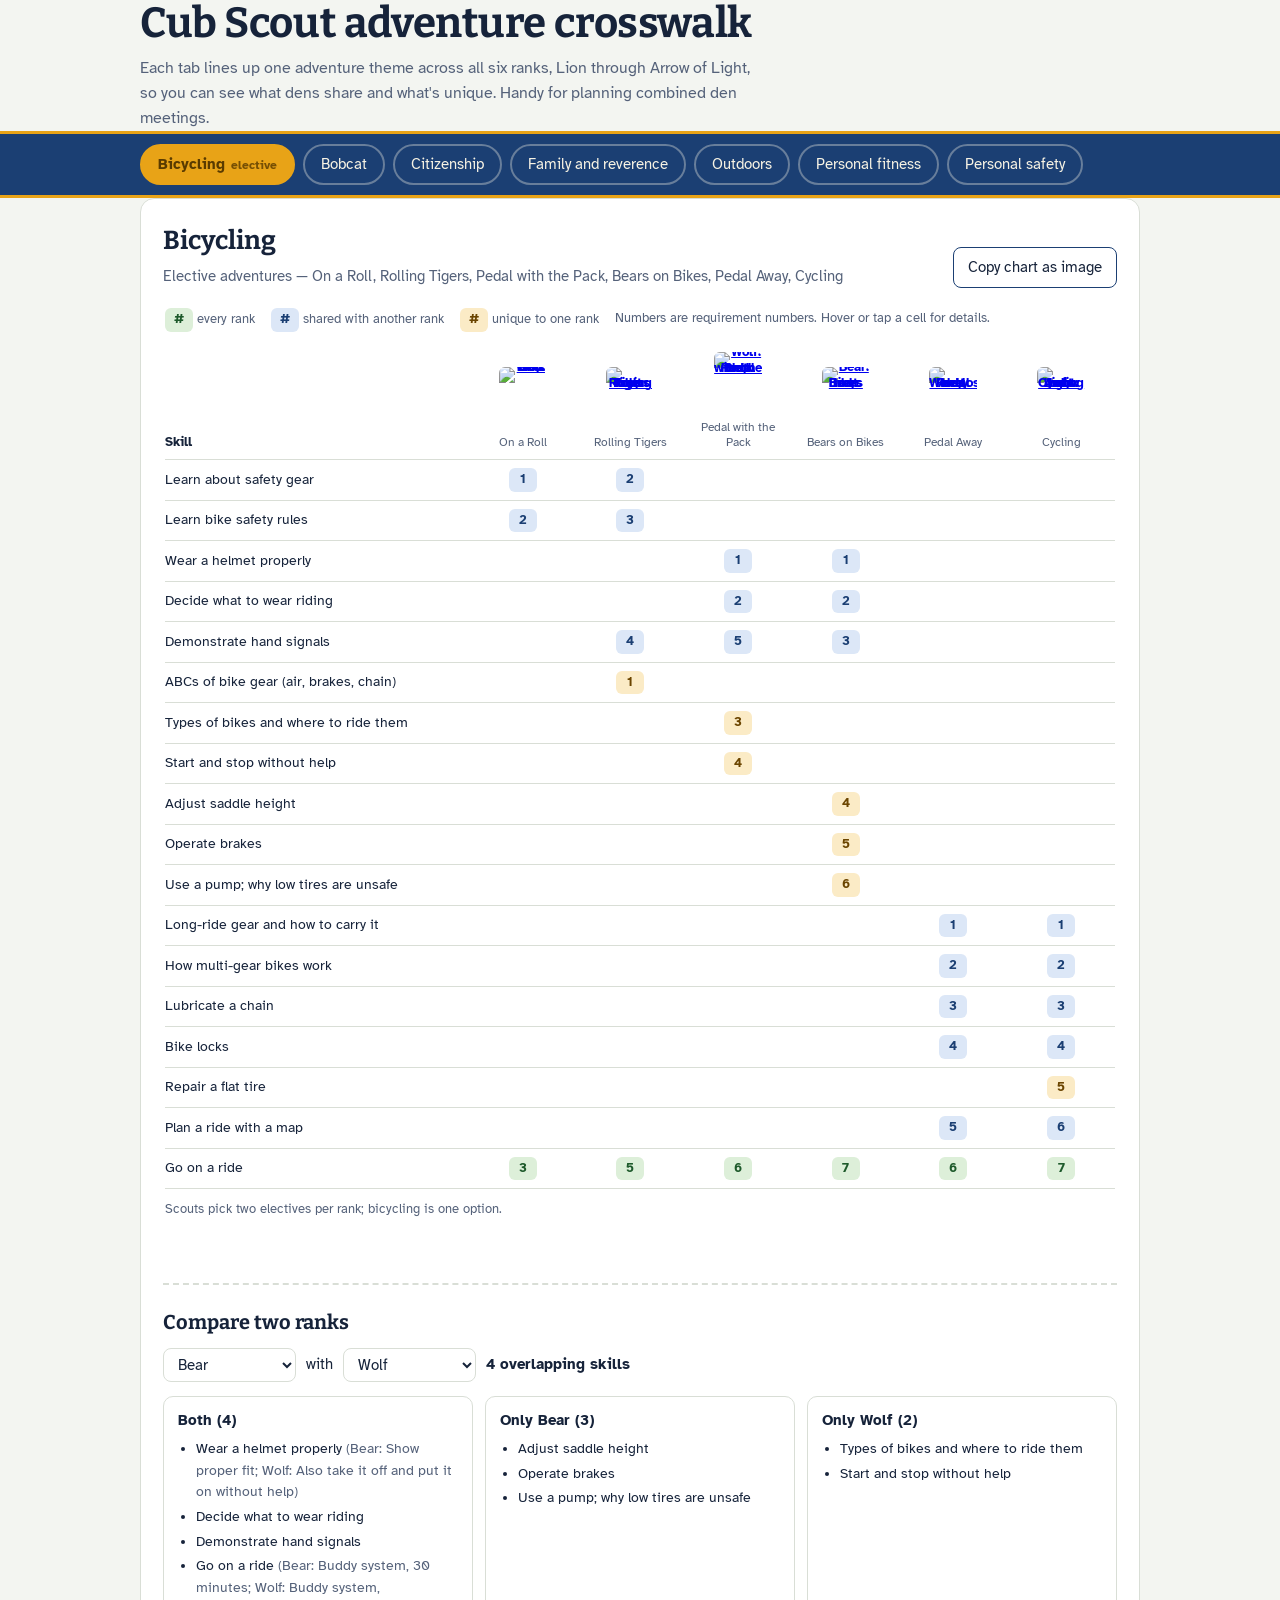
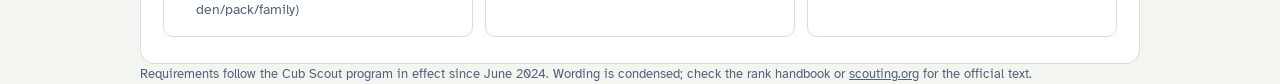
==== adventure-crosswalk/index.html @ b8831488 "Crosswalk: belt-loop images as rank headers, link to real scouting.org adventure pages Co-Authored-B" ====
<!DOCTYPE html>
<html lang="en">
<head>
<meta charset="utf-8">
<meta name="viewport" content="width=device-width, initial-scale=1, viewport-fit=cover">
<title>Cub Scout adventure crosswalk</title>
<link rel="icon" href="../favicon.svg" type="image/svg+xml">
<link rel="icon" href="../favicon.ico" sizes="48x48">
<link rel="apple-touch-icon" href="../apple-touch-icon.png">
<link rel="preconnect" href="https://fonts.googleapis.com">
<link rel="preconnect" href="https://fonts.gstatic.com" crossorigin>
<link href="https://fonts.googleapis.com/css2?family=Bitter:wght@500;700&family=Atkinson+Hyperlegible:wght@400;700&display=swap" rel="stylesheet">
<style>
:root{
  color-scheme: light;
  --bg:#F3F5F1; --panel:#FFFFFF; --ink:#16233A; --muted:#55627A; --line:#D9DED6;
  --strap:#1B3F73; --strap-ink:#F7F3E4; --gold:#E8A317; --gold-ink:#5A3B00;
  --all-bg:#DDEFD9; --all-ink:#1E5A2B; --sh-bg:#DCE7F7; --sh-ink:#1B3F73; --un-bg:#FBEBC6; --un-ink:#6B4500;
  --focus:#E8A317;
  box-sizing:border-box;
  padding-top:env(safe-area-inset-top,0px); padding-bottom:env(safe-area-inset-bottom,0px);
}
@media (prefers-color-scheme: dark){
  :root:not([data-theme="light"]){
    color-scheme: dark;
    --bg:#0F1726; --panel:#16213A; --ink:#EEF1F6; --muted:#A8B3C7; --line:#2A3654;
    --strap:#0A2448; --strap-ink:#F7F3E4; --gold:#F0B437; --gold-ink:#2B1C00;
    --all-bg:#1F4A2A; --all-ink:#CDEBD1; --sh-bg:#1F3866; --sh-ink:#D3E1F7; --un-bg:#5A3E07; --un-ink:#FBE3A6;
  }
}
:root[data-theme="dark"]{
  color-scheme: dark;
  --bg:#0F1726; --panel:#16213A; --ink:#EEF1F6; --muted:#A8B3C7; --line:#2A3654;
  --strap:#0A2448; --strap-ink:#F7F3E4; --gold:#F0B437; --gold-ink:#2B1C00;
  --all-bg:#1F4A2A; --all-ink:#CDEBD1; --sh-bg:#1F3866; --sh-ink:#D3E1F7; --un-bg:#5A3E07; --un-ink:#FBE3A6;
}
*,*::before,*::after{box-sizing:inherit}
html{scroll-padding-top:env(safe-area-inset-top,0px)}
body{margin:0;background:var(--bg);color:var(--ink);font-family:"Atkinson Hyperlegible",system-ui,-apple-system,"Segoe UI",sans-serif;font-size:16px;line-height:1.55}
body::before{content:"";position:fixed;inset:0 0 auto;height:env(safe-area-inset-top,0px);z-index:10;background:var(--strap)}
.wrap{max-width:1040px;margin:0 auto;padding:0 20px}
header{padding:40px 0 22px}
h1{font-family:Bitter,Georgia,serif;font-weight:700;font-size:clamp(28px,4.4vw,42px);line-height:1.1;margin:0 0 10px;letter-spacing:-0.01em}
.lede{color:var(--muted);max-width:62ch;margin:0}
.strap{position:sticky;top:env(safe-area-inset-top,0px);z-index:5;background:var(--strap);border-top:3px solid var(--gold);border-bottom:3px solid var(--gold)}
.loops{display:flex;gap:8px;overflow-x:auto;padding:10px 20px;max-width:1040px;margin:0 auto;scrollbar-width:thin}
.loop{flex:0 0 auto;font:inherit;font-size:15px;color:var(--strap-ink);background:transparent;border:2px solid rgba(247,243,228,.35);border-radius:999px;padding:7px 16px;cursor:pointer;white-space:nowrap}
.loop:hover{border-color:var(--strap-ink)}
.loop[aria-selected="true"]{background:var(--gold);border-color:var(--gold);color:var(--gold-ink);font-weight:700}
.loop .kind{font-size:12px;opacity:.8;margin-left:6px}
button:focus-visible,select:focus-visible{outline:3px solid var(--focus);outline-offset:2px}
main{padding:28px 0 48px}
.panel{background:var(--panel);border:1px solid var(--line);border-radius:14px;padding:22px 22px 26px}
.ph{display:flex;flex-wrap:wrap;align-items:flex-end;justify-content:space-between;gap:12px;margin-bottom:6px}
h2{font-family:Bitter,Georgia,serif;font-weight:700;font-size:26px;margin:0}
.sub{color:var(--muted);margin:4px 0 0;font-size:15px}
.btn{font:inherit;font-size:15px;background:var(--panel);color:var(--ink);border:1.5px solid var(--strap);border-radius:8px;padding:8px 14px;cursor:pointer}
.btn:hover{background:var(--sh-bg)}
.cap{background:var(--panel);padding:14px 2px 6px}
.cap-title{display:none;font-family:Bitter,Georgia,serif;font-weight:700;font-size:20px;margin:0 0 8px}
.legend{display:flex;flex-wrap:wrap;gap:6px 16px;font-size:13px;color:var(--muted);margin:0 0 12px}
.c{display:inline-block;min-width:28px;padding:2px 7px;border-radius:6px;font-size:13px;font-weight:700;text-align:center;line-height:1.5}
a.c{text-decoration:none}
.loopimg{display:inline-block;line-height:0;border-radius:6px}
.loopimg img{width:48px;height:auto;border-radius:6px;display:block;margin:0 auto 4px}
.loopimg:hover img{outline:2px solid var(--strap)}
.loopimg:focus-visible{outline:3px solid var(--strap);outline-offset:2px}
a.c:hover{text-decoration:underline;filter:brightness(.95)}
a.c:focus-visible{outline:3px solid var(--strap);outline-offset:2px}
.al{background:var(--all-bg);color:var(--all-ink)}
.sh{background:var(--sh-bg);color:var(--sh-ink)}
.un{background:var(--un-bg);color:var(--un-ink)}
.scroll{overflow-x:auto}
table{width:100%;min-width:720px;border-collapse:collapse;table-layout:fixed;font-size:14px}
th,td{border-bottom:1px solid var(--line);padding:8px 4px;text-align:center;vertical-align:middle}
thead th{font-weight:700;font-size:13px;vertical-align:bottom;line-height:1.3}
thead th .adv{display:block;font-weight:400;color:var(--muted);font-size:12px}
th.sk,td.sk{text-align:left;padding-left:0}
td.sk{font-size:14px}
.foot{font-size:13px;color:var(--muted);margin:10px 0 0}
.compare{margin-top:30px;padding-top:22px;border-top:2px dashed var(--line)}
.compare h3{font-family:Bitter,Georgia,serif;font-size:20px;margin:0 0 10px}
.pick{display:flex;flex-wrap:wrap;align-items:center;gap:10px;margin-bottom:14px;font-size:15px}
select{font:inherit;font-size:15px;color:var(--ink);background:var(--panel);border:1.5px solid var(--line);border-radius:8px;padding:6px 10px}
.ov{font-weight:700}
.cols{display:grid;grid-template-columns:repeat(auto-fit,minmax(220px,1fr));gap:12px}
.col{border:1px solid var(--line);border-radius:10px;padding:12px 14px}
.col h4{margin:0 0 6px;font-size:15px}
.col ul{margin:0;padding-left:18px;font-size:14px}
.col li{margin:3px 0}
.note{color:var(--muted)}
.shot{margin-top:14px;border:1px solid var(--line);border-radius:10px;padding:12px}
.shot img{max-width:100%;height:auto;display:block;margin-top:8px;border:1px solid var(--line)}
.status{font-size:14px;color:var(--muted);min-height:1.4em;margin:8px 0 0}
footer{color:var(--muted);font-size:13px;padding:0 0 36px}
footer a{color:inherit}
@media (max-width:560px){.panel{padding:16px 14px 20px}h2{font-size:22px}}
</style>
</head>
<body>
<header class="wrap">
  <h1>Cub Scout adventure crosswalk</h1>
  <p class="lede">Each tab lines up one adventure theme across all six ranks, Lion through Arrow of Light, so you can see what dens share and what's unique. Handy for planning combined den meetings.</p>
</header>
<nav class="strap" aria-label="Adventure themes"><div class="loops" role="tablist" id="tabs"></div></nav>
<main class="wrap">
  <section class="panel" role="tabpanel" id="panel" aria-live="polite">
    <div class="ph">
      <div><h2 id="title"></h2><p class="sub" id="sub"></p></div>
      <button class="btn" id="copy" type="button">Copy chart as image</button>
    </div>
    <div class="cap" id="cap">
      <p class="cap-title" id="capTitle"></p>
      <div class="legend">
        <span><span class="c al">#</span> every rank</span>
        <span><span class="c sh">#</span> shared with another rank</span>
        <span><span class="c un">#</span> unique to one rank</span>
        <span>Numbers are requirement numbers. Hover or tap a cell for details.</span>
      </div>
      <div class="scroll"><table><colgroup><col style="width:32%"><col><col><col><col><col><col></colgroup>
        <thead><tr id="head"></tr></thead><tbody id="body"></tbody></table></div>
      <p class="foot" id="foot"></p>
    </div>
    <p class="status" id="status" role="status"></p>
    <div id="shotBox"></div>
    <div class="compare">
      <h3>Compare two ranks</h3>
      <div class="pick"><select id="a" aria-label="First rank"></select><span>with</span><select id="b" aria-label="Second rank"></select><span class="ov" id="ov"></span></div>
      <div class="cols">
        <div class="col"><h4 id="hb"></h4><ul id="lb"></ul></div>
        <div class="col"><h4 id="ha"></h4><ul id="la"></ul></div>
        <div class="col"><h4 id="hc"></h4><ul id="lc"></ul></div>
      </div>
    </div>
  </section>
</main>
<footer class="wrap">Requirements follow the Cub Scout program in effect since June 2024. Wording is condensed; check the rank handbook or <a href="https://www.scouting.org/programs/cub-scouts/adventures/">scouting.org</a> for the official text.</footer>

<script src="https://cdnjs.cloudflare.com/ajax/libs/html2canvas/1.4.1/html2canvas.min.js"></script>
<script>
const R=['L','T','W','B','We','A'];
const N={L:'Lion',T:'Tiger',W:'Wolf',B:'Bear',We:'Webelos',A:'Arrow of Light'};
const NS={L:'Lion',T:'Tiger',W:'Wolf',B:'Bear',We:'Webelos',A:'AOL'};
const SITE='https://www.scouting.org/';
// Adventure page slug and belt-loop image (under /wp-content/uploads/) for each theme and rank, as listed on scouting.org's rank pages.
const LOOPS={"bicycling":{"L":["on-a-roll","2024/01/2023_2024_loops_pins_On_a_Roll.jpg"],
  "T":["rolling-tigers","2024/01/2023_2024_loops_pins_Rolling_Tigers.jpg"],
  "W":["pedal-with-the-pack","2023/11/2023_2024_loops_pins_Pedal_With_the_Pack.jpg"],
  "B":["bears-on-bikes","2024/01/2023_2024_loops_pins_Bears_on_Bikes.jpg"],
  "We":["pedal-away","2024/01/2023_2024_loops_pins_Pedal_Away.jpg"],
  "A":["cycling","2024/05/2023_2024_loops_pins_Cycling.jpg"]},"bobcat":{"L":["bobcat-lion","2024/01/2023_2024_loops_pins_Lion_Bobcat.jpg"],
  "T":["bobcat-tiger","2024/04/2023_2024_loops_pins_Tiger-Bobcat.jpg"],
  "W":["bobcat-wolf","2024/04/2023_2024_loops_pins_Wolf_Bobcat.jpg"],
  "B":["bobcat-bear","2024/01/2023_2024_loops_pins_Bear_Bobcat-1.jpg"],
  "We":["bobcat-webelos","2024/01/2023_2024_loops_pins_Webelos_Bobcat_edit.jpg"],
  "A":["bobcat-aol","elementor/thumbs/2023_2024_loops_pins_AOL_Bobcat_edit-qmlxef4p8shftrpsfwntmdksdipw5oyo6k3e2xhxs0.jpg"]},"citizenship":{"L":["king-of-the-jungle","2024/01/2023_2024_loops_pins_King_of_The_Jungle.jpg"],
  "T":["team-tiger","2024/04/2023_2024_loops_pins_Team_Tiger.jpg"],
  "W":["council-fire","2024/04/2023_2024_loops_pins_Council_Fire.jpg"],
  "B":["paws-for-action","2024/01/2023_2024_loops_pins_Paws_For_Action.jpg"],
  "We":["my-community","2024/01/2023_2024_loops_pins_My_Community.jpg"],
  "A":["citizenship","2024/04/2023_2024_loops_pins_Citizenship.jpg"]},"family":{"L":["lions-pride","2024/01/2023_2024_loops_pins_Lions_Pride.jpg"],
  "T":["tiger-circles","2024/04/2023_2024_loops_pins_Tiger_Circles.jpg"],
  "W":["footsteps","2024/04/2023_2024_loops_pins_Footsteps.jpg"],
  "B":["fellowship","2024/02/2023_2024_loops_pins_Fellowship.jpg"],
  "We":["my-family","2024/01/2023_2024_loops_pins_My_Family.jpg"],
  "A":["duty-to-god","2024/04/2023_2024_loops_pins_AOL_Duty_to_God.jpg"]},"outdoors":{"L":["mountain-lion","2024/01/2023_2024_loops_pins_Mountain_Lion.jpg"],
  "T":["tigers-in-the-wild","2024/04/2023_2024_loops_pins_Tigers_in_the_Wild.jpg"],
  "W":["paws-on-the-path","2024/04/2023_2024_loops_pins_Paws_on_the_Path.jpg"],
  "B":["bear-habitat","2024/02/2023_2024_loops_pins_Bear_Habitat.jpg"],
  "We":["webelos-walkabout","2024/01/2023_2024_loops_pins_Webelos_Walkabout.jpg"],
  "A":["outdoor-adventurer","2024/04/2023_2024_loops_pins_AOL_Outdoor_Adventurer.jpg"]},"fitness":{"L":["fun-on-the-run","2024/01/2023_2024_loops_pins_Fun_On_The_Run.jpg"],
  "T":["tiger-bites","2024/04/2023_2024_loops_pins_Tiger_Bites.jpg"],
  "W":["running-with-the-pack","2024/04/2023_2024_loops_pins_Running_With_the_Pack.jpg"],
  "B":["bear-strong","2024/02/2023_2024_loops_pins_Bear_Strong.jpg"],
  "We":["stronger-faster-higher","2024/01/2023_2024_loops_pins_Stronger_Faster_Higher.jpg"],
  "A":["personal-fitness","2024/04/2023_2024_loops_pins_Personal_Fitness.jpg"]},"safety":{"L":["lions-roar","2024/01/2023_2024_loops_pins_Lions_Roar.jpg"],
  "T":["tigers-roar","2024/04/2023_2024_loops_pins_Tigers-Roar.jpg"],
  "W":["safety-in-numbers","2024/04/2023_2024_loops_pins_Safety_in_Numbers.jpg"],
  "B":["standing-tall","2024/01/2023_2024_loops_pins_Standing_Tall.jpg"],
  "We":["my-safety","2024/02/2023_2024_loops_pins_My_Safety.jpg"],
  "A":["first-aid","2024/04/2023_2024_loops_pins_First_Aid.jpg"]}};
const advUrl=(t,r)=>SITE+'cub-scout-adventures/'+LOOPS[t.id][r][0]+'/';
const loopImg=(t,r)=>SITE+'wp-content/uploads/'+LOOPS[t.id][r][1];
const THEMES=[
{id:'bicycling',name:'Bicycling',kind:'Elective',
 adv:{L:'On a Roll',T:'Rolling Tigers',W:'Pedal with the Pack',B:'Bears on Bikes',We:'Pedal Away',A:'Cycling'},
 rows:[
 ['Learn about safety gear',{L:['1','With den or adult partner'],T:['2','With den or adult partner']}],
 ['Learn bike safety rules',{L:['2','With den or adult partner'],T:['3','With den or adult partner']}],
 ['Wear a helmet properly',{W:['1','Also take it off and put it on without help'],B:['1','Show proper fit']}],
 ['Decide what to wear riding',{W:['2',''],B:['2','']}],
 ['Demonstrate hand signals',{T:['4','With den or adult partner'],W:['5',''],B:['3','']}],
 ['ABCs of bike gear (air, brakes, chain)',{T:['1','']}],
 ['Types of bikes and where to ride them',{W:['3','']}],
 ['Start and stop without help',{W:['4','']}],
 ['Adjust saddle height',{B:['4','']}],
 ['Operate brakes',{B:['5','']}],
 ['Use a pump; why low tires are unsafe',{B:['6','']}],
 ['Long-ride gear and how to carry it',{We:['1',''],A:['1','']}],
 ['How multi-gear bikes work',{We:['2',''],A:['2','']}],
 ['Lubricate a chain',{We:['3','Practice'],A:['3','Show how']}],
 ['Bike locks',{We:['4','Pick one; lock, unlock, secure, and carry it'],A:['4','Lock, unlock, secure, and carry it']}],
 ['Repair a flat tire',{A:['5','']}],
 ['Plan a ride with a map',{We:['5','At least 5 miles'],A:['6','At least 10 miles']}],
 ['Go on a ride',{L:['3','With adult partner or family'],T:['5','Ride, or begin learning to ride'],W:['6','Buddy system, den/pack/family'],B:['7','Buddy system, 30 minutes'],We:['6','Buddy system, 5+ miles'],A:['7','Buddy system, 10+ miles']}]
 ],foot:'Scouts pick two electives per rank; bicycling is one option.'},
{id:'bobcat',name:'Bobcat',kind:'Required',
 adv:{L:'Bobcat',T:'Bobcat',W:'Bobcat',B:'Bobcat',We:'Bobcat',A:'Bobcat'},
 rows:[
 ['Get to know your den or patrol',{L:['1',''],T:['1',''],W:['1',''],B:['1',''],We:['1',''],A:['2','Patrol']}],
 ['Have the Scout Law read to you',{L:['2','Show being friendly'],T:['3','Show being trustworthy, helpful, or friendly']}],
 ['Recite the Scout Oath (and Law)',{T:['2','Oath only'],W:['2','Oath and Law'],B:['2','Oath and Law'],We:['2','Oath and Law'],A:['3','Oath and Law, with patrol']}],
 ['Learn about the Scout Oath (three points)',{W:['3','']}],
 ['Learn about the Scout Law',{B:['3',''],We:['3','']}],
 ['Create a den or patrol Code of Conduct',{W:['4',''],B:['4',''],We:['4',''],A:['4','Patrol']}],
 ['Learn the denner role',{W:['5','']}],
 ['Sign, salute, and handshake',{T:['4','Cub Scout'],W:['6','Cub Scout'],B:['5','Cub Scout'],We:['5','Cub Scout'],A:['5','Scouts BSA versions']}],
 ['Share a time you did your best',{L:['3',''],T:['5',''],W:['7','Also explain why it matters'],B:['6',''],We:['6','']}],
 ['Patrol method: name and patrol leader',{A:['1','']}],
 ['Learn the Scouts BSA slogan and motto',{A:['6','']}],
 ['Visit a Scouts BSA troop',{A:['7','']}],
 ['Protecting children booklet at home',{L:['4',''],T:['6',''],W:['8',''],B:['7',''],We:['7',''],A:['8','']}]
 ],foot:'Bobcat is designed to be the first adventure each year.'},
{id:'citizenship',name:'Citizenship',kind:'Required',
 adv:{L:'King of the Jungle',T:'Team Tiger',W:'Council Fire',B:'Paws for Action',We:'My Community',A:'Citizenship'},
 rows:[
 ['Draw the people you live with',{L:['1','']}],
 ['Choose and do a helpful job',{L:['2','For your family'],T:['2','For your team']}],
 ['Talk with an older adult about citizenship',{L:['3','']}],
 ['Rules and teamwork through games',{T:['1, 3','A game with rules; a two-team game']}],
 ['U.S. flag care, folding, and ceremony',{W:['1','Fold the flag; join a flag ceremony'],B:['1','History, raising, lowering, folding, etiquette']}],
 ['Scout Law and being a good neighbor',{W:['2','']}],
 ['Build model home and neighborhood',{W:['3–5','']}],
 ['U.S. symbols craft',{B:['2','']}],
 ['Learn about a nonprofit',{B:['3','Mission, funding, volunteers']}],
 ['Voting types and an elected official',{We:['1–2','Majority vs. plurality; interview an official']}],
 ['Federal law timeline and three branches',{We:['3','']}],
 ['Plan a service project with the SAFE Checklist',{A:['1','']}],
 ['Participate in a service project',{L:['4',''],T:['4',''],W:['6','Explain how it helps your neighborhood'],B:['4',''],We:['4',''],A:['2','At least 2 hours total']}]
 ],foot:''},
{id:'family',name:'Family and reverence',kind:'Required',
 adv:{L:"Lion's Pride",T:'Tiger Circles',W:'Footsteps',B:'Fellowship',We:'My Family',A:'Duty to God'},
 rows:[
 ['Talk about family faith traditions',{L:['1','Draw a favorite holiday'],T:['1','Name 3 holidays; draw one'],W:['1','Name 3; craft, art, or food'],B:['1','Name 3; craft, art, or food'],We:['1','Name 3; craft or art'],A:['1','Name 3; craft, art, or food']}],
 ['Attend a service or reverence gathering',{L:['2',''],T:['2',''],W:['2',''],B:['2',''],We:['2','']}],
 ['Make a cheerful card for someone you love',{L:['3','']}],
 ['Carry out an act of kindness',{T:['3',''],W:['3',''],B:['3',''],We:['3',''],A:['2','']}],
 ['Compare a different faith with your own',{W:['4','Two things in common'],B:['4','Two things in common'],A:['3','Two things in common']}],
 ['Discuss truthfulness (The Boy Who Cried Wolf)',{We:['4','']}],
 ['Discuss what it means to be reverent',{A:['4','']}]
 ],foot:'Every rank can earn this adventure through a religious emblem instead of these requirements.'},
{id:'outdoors',name:'Outdoors',kind:'Required',
 adv:{L:'Mountain Lion',T:'Tigers in the Wild',W:'Paws on the Path',B:'Bear Habitat',We:'Webelos Walkabout',A:'Outdoor Adventurer'},
 rows:[
 ['Six Essentials (Scout Basic Essentials for AOL)',{L:['1',''],T:['1',''],W:['1',''],B:['1','Gather for the walk'],We:['1','Gather for the walk'],A:['1','Scout Basic Essentials']}],
 ['Weather-appropriate clothes and shoes',{W:['3',''],B:['1',''],We:['1','']}],
 ['Learn the buddy system',{W:['2','']}],
 ['Outdoor Code and Leave No Trace',{T:['2','Outdoor Code'],W:['4',''],B:['3–9','One principle at a time, then practice on the walk'],We:['6','Practice on the walk'],A:['8','Discuss after the campout']}],
 ['Natural vs. man-made things',{L:['2',''],T:['3','']}],
 ['Animals, domestic and wild',{L:['4',''],T:['4','Also draw a favorite'],W:['6','Describe four'],B:['7','Spot six signs of wildlife']}],
 ['Describe what S.A.W. means',{L:['3','']}],
 ['Find a helpful tree',{T:['5','']}],
 ['Use a map for the route or campsite',{B:['2','Confirm 1-mile route'],We:['2','Plan 2-mile route'],A:['4','Locate the campsite']}],
 ['Check the weather forecast',{We:['3','']}],
 ['Apply the SAFE Checklist',{We:['4',''],A:['3','']}],
 ['First aid for trail problems',{We:['5','Blister, sprain, sunburn, heat illness']}],
 ['Overnight gear and how to carry it',{A:['2','']}],
 ['Set up a campsite with your patrol',{A:['6','']}],
 ['Keep food safe at camp',{A:['7','']}],
 ['Go outside: walk or campout',{L:['2','20-minute walk'],T:['3','20-minute walk'],W:['5','30-minute walk'],B:['9','1-mile walk'],We:['6','2-mile walk'],A:['5','Campout with patrol or troop']}],
 ['Debrief what went well',{We:['7',''],A:['8','']}]
 ],foot:''},
{id:'fitness',name:'Personal fitness',kind:'Required',
 adv:{L:'Fun on the Run',T:'Tiger Bites',W:'Running with the Pack',B:'Bear Strong',We:'Stronger, Faster, Higher',A:'Personal Fitness'},
 rows:[
 ['Nutrition',{L:['1','Five food groups'],T:['1','Five food groups'],W:['1','Taste three different-colored foods'],B:['1','Sample three food groups'],We:['1','Plan, cook, and eat a balanced meal'],A:['1','Plan and cook a camp meal']}],
 ['Hygiene',{L:['2','Handwashing'],T:['2','Handwashing'],W:['2','Brushing teeth']}],
 ['Be active with others',{L:['3','20 minutes'],T:['3','30 minutes'],W:['3','30 minutes, stretch and move'],B:['2','30 minutes, stretch and move'],We:['2','30 minutes, stretch and move'],A:['3','30 minutes, with patrol or a younger den']}],
 ['Personal exercises',{W:['4','10 minutes'],B:['3','15 minutes'],We:['3','15 minutes']}],
 ['Rest, sleep, and relaxation',{L:['4','Ways to rest'],T:['4','Ways to sleep'],W:['5','10-minute relaxing activity'],B:['4','10-minute relaxing activity'],We:['4','10-minute relaxing activity']}],
 ['Review the Annual Health and Medical Record',{W:['6',''],B:['5',''],We:['5',''],A:['4','']}],
 ['Track activity for 14 days',{A:['2','Also reflect on being physically fit']}]
 ],foot:''},
{id:'safety',name:'Personal safety',kind:'Required',
 adv:{L:"Lion's Roar",T:"Tiger's Roar",W:'Safety in Numbers',B:'Standing Tall',We:'My Safety',A:'First Aid'},
 rows:[
 ['Watch the Protect Yourself Rules video',{L:['1',''],T:['1',''],W:['1',''],B:['1',''],We:['1',''],A:['1','']}],
 ['Shout, Run, Tell',{L:['2',''],T:['2','']}],
 ['Access emergency services',{L:['3',''],T:['3','']}],
 ['Cross a street or parking lot safely',{L:['4','']}],
 ['What to do if lost or separated',{T:['4','']}],
 ['Discuss safe touch',{W:['2','']}],
 ['Buddy system',{W:['3','']}],
 ['Playground safety',{W:['4','']}],
 ['Personal Space Bubble worksheet',{B:['2','']}],
 ['Family digital device policy',{B:['3','']}],
 ['Personal safety gear',{B:['4','Head, eyes, mouth and nose, hands, feet']}],
 ['Household hazards and home safety',{We:['2–3','']}],
 ['Prepare for natural events',{We:['4','At least two likely locally']}],
 ['Respond to first aid situations',{A:['2–6','Hurry cases, choking, shock, minor injuries']}],
 ['Build a home first aid kit',{A:['7','']}]
 ],foot:''}
];

const $=id=>document.getElementById(id);
const tabs=$('tabs');
let cur=THEMES[0];
const esc=s=>String(s).replace(/&/g,'&amp;').replace(/</g,'&lt;').replace(/"/g,'&quot;');

THEMES.forEach(t=>{
  const b=document.createElement('button');
  b.className='loop';b.type='button';b.setAttribute('role','tab');b.id='tab-'+t.id;
  b.setAttribute('aria-controls','panel');
  b.innerHTML=esc(t.name)+(t.kind==='Elective'?'<span class="kind">elective</span>':'');
  b.addEventListener('click',()=>{location.hash=t.id});
  tabs.appendChild(b);
});
tabs.addEventListener('keydown',e=>{
  if(e.key!=='ArrowRight'&&e.key!=='ArrowLeft')return;
  const i=THEMES.indexOf(cur), j=(i+(e.key==='ArrowRight'?1:-1)+THEMES.length)%THEMES.length;
  location.hash=THEMES[j].id; setTimeout(()=>$('tab-'+THEMES[j].id).focus(),0);
});

['a','b'].forEach(id=>R.forEach(r=>$(id).add(new Option(N[r],r))));
$('a').value='B';$('b').value='W';

function render(){
  const t=cur;
  THEMES.forEach(x=>{const b=$('tab-'+x.id);b.setAttribute('aria-selected',x===t);b.tabIndex=x===t?0:-1});
  $('panel').setAttribute('aria-labelledby','tab-'+t.id);
  $('title').textContent=t.name;
  $('sub').textContent=t.kind+' adventures'+(t.id==='bobcat'?'':' — '+R.map(r=>t.adv[r]).join(', '));
  $('capTitle').textContent=t.name+' ('+t.kind.toLowerCase()+') requirements by rank';
  let h='<th class="sk" scope="col">Skill</th>';
  R.forEach(r=>{
    const lab=N[r]+': '+t.adv[r];
    h+='<th scope="col"><a class="loopimg" href="'+advUrl(t,r)+'" target="_blank" rel="noopener" title="'+esc(lab+' (opens scouting.org)')+'" aria-label="'+esc(lab+', opens scouting.org')+'"><img src="'+loopImg(t,r)+'" crossorigin="anonymous" alt="'+esc(lab)+' belt loop" width="48" height="64"></a>'+(t.id==='bobcat'?'':'<span class="adv">'+esc(t.adv[r])+'</span>')+'</th>'});
  $('head').innerHTML=h;
  let body='';
  t.rows.forEach(([k,m])=>{
    const n=Object.keys(m).length, cls=n===6?'al':n>1?'sh':'un';
    body+='<tr><td class="sk">'+esc(k)+'</td>';
    R.forEach(r=>{
      if(m[r]){const tip=N[r]+' req '+m[r][0]+(m[r][1]?': '+m[r][1]:'');
        body+='<td><a class="c '+cls+'" href="'+advUrl(t,r)+'" target="_blank" rel="noopener" title="'+esc(tip+' (opens scouting.org)')+'" aria-label="'+esc(tip+', opens scouting.org')+'">'+esc(m[r][0])+'</a></td>';}
      else body+='<td></td>';
    });
    body+='</tr>';
  });
  $('body').innerHTML=body;
  $('foot').textContent=t.foot||'';
  $('foot').style.display=t.foot?'':'none';
  $('status').textContent='';$('shotBox').innerHTML='';
  compare();
}

function li(k,m,rs){
  const d=rs.filter(r=>m[r]&&m[r][1]).map(r=>NS[r]+': '+m[r][1]);
  return '<li>'+esc(k)+(d.length?' <span class="note">('+esc(d.join('; '))+')</span>':'')+'</li>';
}
function compare(){
  const x=$('a').value,y=$('b').value,t=cur;
  let B='',A='',C='',nb=0,na=0,nc=0;
  t.rows.forEach(([k,m])=>{
    if(m[x]&&m[y]){B+=li(k,m,[x,y]);nb++}
    else if(m[x]){A+=li(k,m,[x]);na++}
    else if(m[y]){C+=li(k,m,[y]);nc++}
  });
  $('lb').innerHTML=B||'<li class="note">Nothing shared</li>';
  $('la').innerHTML=A||'<li class="note">Nothing extra</li>';
  $('lc').innerHTML=C||'<li class="note">Nothing extra</li>';
  $('hb').textContent='Both ('+nb+')';
  $('ha').textContent='Only '+N[x]+' ('+na+')';
  $('hc').textContent='Only '+N[y]+' ('+nc+')';
  $('ov').textContent=x===y?'Pick two different ranks':nb+' overlapping skills';
}
$('a').addEventListener('change',compare);$('b').addEventListener('change',compare);

function route(){
  const id=(location.hash||'').slice(1);
  cur=THEMES.find(t=>t.id===id)||THEMES[0];
  render();
}
window.addEventListener('hashchange',route);

$('copy').addEventListener('click',async()=>{
  const st=$('status');
  if(typeof html2canvas!=='function'){st.textContent="The image tool didn't load. Reload the page and try again.";return}
  st.textContent='Making the image…';
  const bg=getComputedStyle($('cap')).backgroundColor;
  try{
    const canvas=await html2canvas($('cap'),{backgroundColor:bg,scale:2,useCORS:true,windowWidth:1100,
      onclone:doc=>{
        const c=doc.getElementById('cap');c.style.width='900px';c.style.padding='20px';
        doc.getElementById('capTitle').style.display='block';
        c.querySelector('.scroll').style.overflow='visible';
        const lg=c.querySelector('.legend span:last-child');if(lg)lg.textContent='Numbers are requirement numbers.';
      }});
    const blob=await new Promise(r=>canvas.toBlob(r,'image/png'));
    let copied=false;
    try{
      if(navigator.clipboard&&window.ClipboardItem){
        await navigator.clipboard.write([new ClipboardItem({'image/png':blob})]);copied=true;
      }
    }catch(e){copied=false}
    const url=URL.createObjectURL(blob);
    if(copied){
      st.textContent='Chart copied. Paste it into an email, doc, or message.';
      $('shotBox').innerHTML='';
    }else{
      st.textContent="Your browser blocked direct copying, so here's the image instead.";
      $('shotBox').innerHTML='<div class="shot"><strong>Right-click (or long-press) the image to copy or save it.</strong><img alt="'+esc(cur.name)+' requirements chart" src="'+url+'"></div>';
    }
  }catch(e){
    st.textContent="Couldn't make the image. Try again, or take a screenshot of the chart.";
  }
});

route();
</script>
</body>
</html>
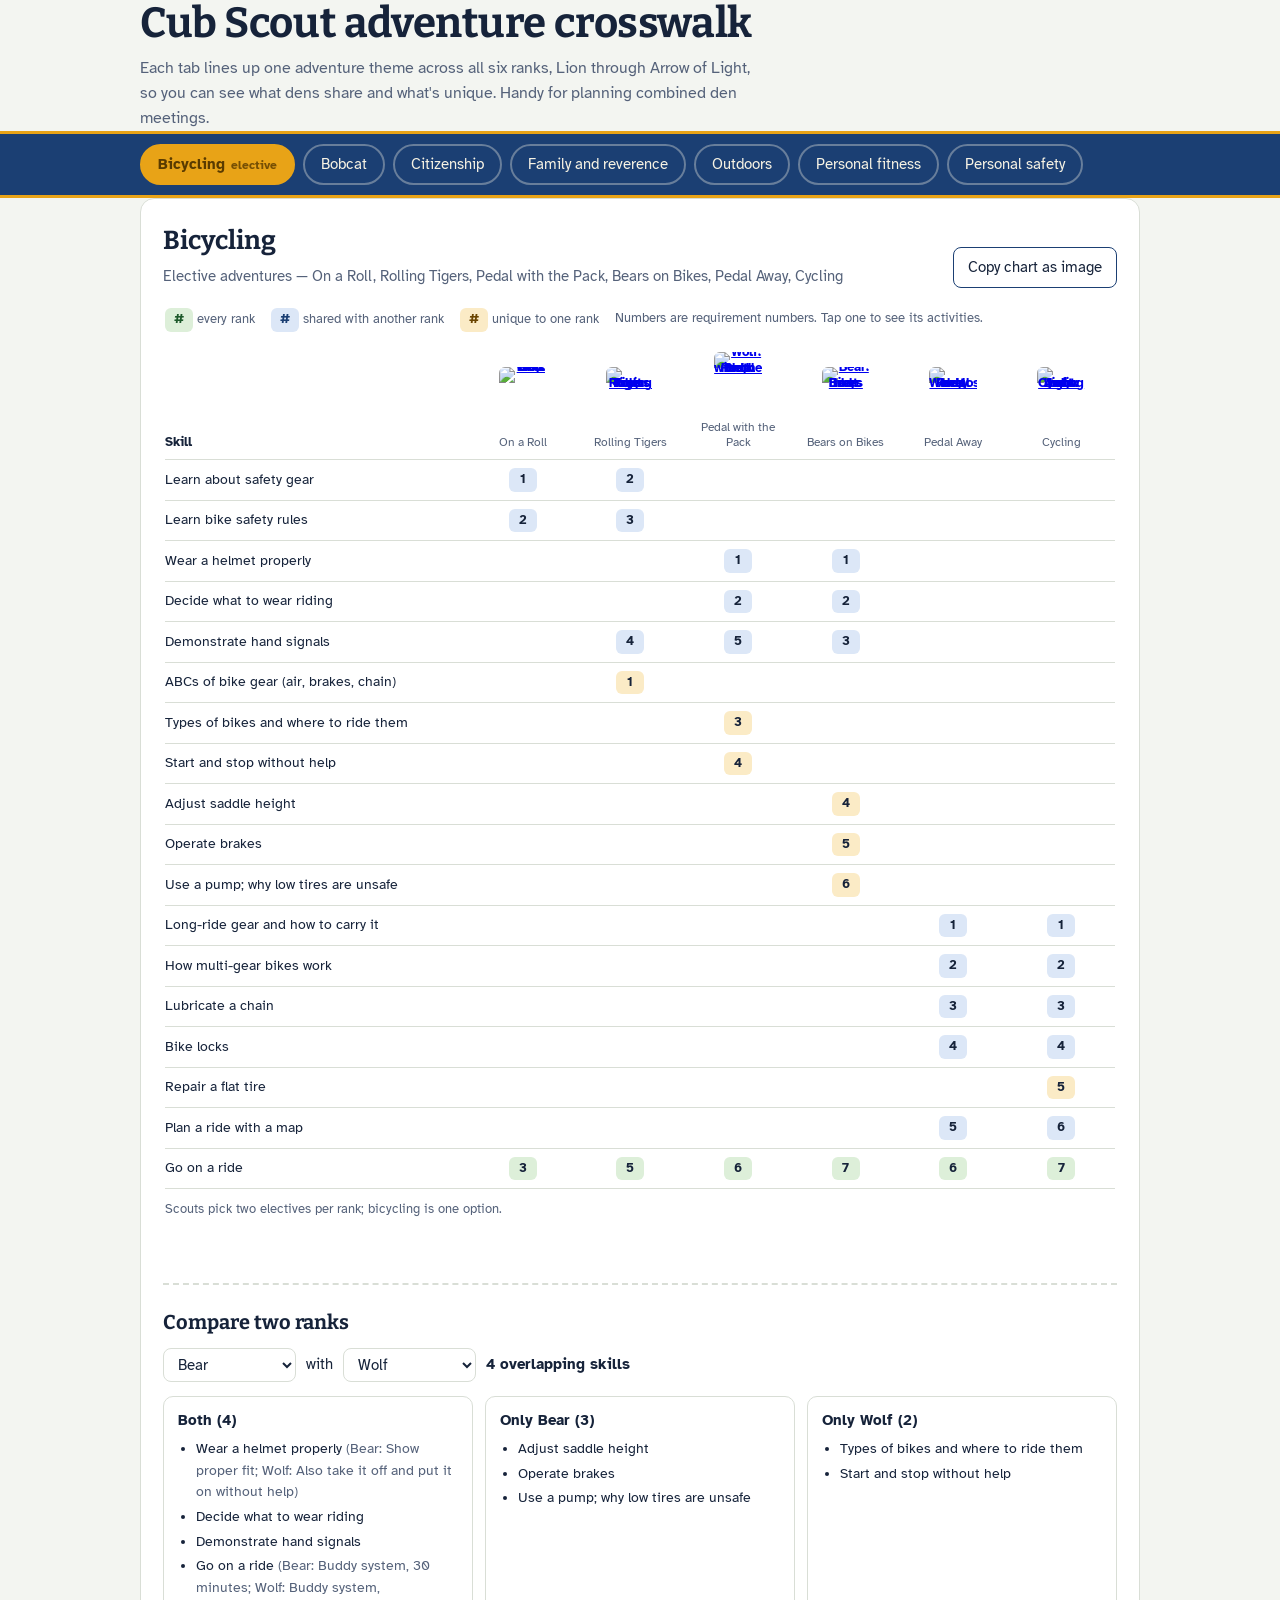
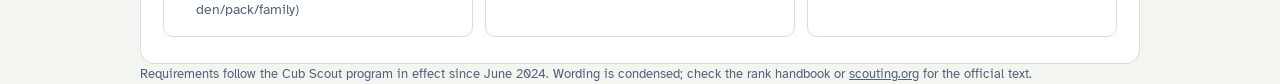
==== commit 5f6a3b66: "Crosswalk: tap a requirement number to see its activity tiles; fix Bobcat and Family requirement num" ====
--- a/adventure-crosswalk/index.html
+++ b/adventure-crosswalk/index.html
@@ -60,13 +60,40 @@
 .cap-title{display:none;font-family:Bitter,Georgia,serif;font-weight:700;font-size:20px;margin:0 0 8px}
 .legend{display:flex;flex-wrap:wrap;gap:6px 16px;font-size:13px;color:var(--muted);margin:0 0 12px}
 .c{display:inline-block;min-width:28px;padding:2px 7px;border-radius:6px;font-size:13px;font-weight:700;text-align:center;line-height:1.5}
-a.c{text-decoration:none}
+button.c{border:0;font-family:inherit;cursor:pointer;color:inherit}
 .loopimg{display:inline-block;line-height:0;border-radius:6px}
 .loopimg img{width:48px;height:auto;border-radius:6px;display:block;margin:0 auto 4px}
 .loopimg:hover img{outline:2px solid var(--strap)}
 .loopimg:focus-visible{outline:3px solid var(--strap);outline-offset:2px}
-a.c:hover{text-decoration:underline;filter:brightness(.95)}
-a.c:focus-visible{outline:3px solid var(--strap);outline-offset:2px}
+.c.al,.c.sh,.c.un{transition:transform .1s}
+button.c:hover{filter:brightness(.95);transform:translateY(-1px)}
+button.c:focus-visible{outline:3px solid var(--strap);outline-offset:2px}
+button.c[aria-expanded="true"]{outline:3px solid var(--strap);outline-offset:1px;box-shadow:0 2px 0 var(--gold)}
+.detail{margin-top:18px;border:1.5px solid var(--strap);border-top:6px solid var(--gold);border-radius:0 0 12px 12px;background:var(--panel);padding:16px 18px 18px;scroll-margin-top:70px}
+.detail:focus{outline:none}
+.dh{display:flex;gap:12px;align-items:flex-start;justify-content:space-between}
+.dh h3{font-family:Bitter,Georgia,serif;font-size:19px;margin:0;line-height:1.25}
+.dh .meta{color:var(--muted);font-size:14px;margin:2px 0 0}
+.dh .meta a,.req-text a{color:inherit}
+.dclose{flex:0 0 auto;font:inherit;font-size:14px;background:transparent;color:var(--ink);border:1.5px solid var(--line);border-radius:8px;padding:4px 10px;cursor:pointer}
+.dclose:hover{border-color:var(--strap)}
+.dloop{flex:0 0 auto;width:40px;height:auto;border-radius:5px}
+.dreq{margin-top:14px}
+.dreq h4{margin:0 0 2px;font-size:15px}
+.req-text{margin:0 0 8px;font-size:14px;color:var(--muted)}
+.cellnote{display:inline-block;font-size:13px;background:var(--un-bg);color:var(--un-ink);border-radius:6px;padding:1px 8px;margin:0 0 8px}
+.tiles{display:grid;grid-template-columns:repeat(auto-fill,minmax(220px,1fr));gap:10px}
+.tile{border:1px solid var(--line);border-radius:10px;overflow:hidden;background:var(--bg);display:flex;flex-direction:column}
+.tile .tt{padding:10px 12px;font-family:Bitter,Georgia,serif;font-weight:700;font-size:16px;line-height:1.25;background:var(--strap);color:var(--strap-ink);border-bottom:3px solid var(--gold)}
+.tile .tt a{color:inherit;text-decoration:none}
+.tile .tt a:hover{text-decoration:underline}
+.tile .tt a:focus-visible{outline:3px solid var(--gold);outline-offset:2px}
+.tile .tm{padding:8px 12px 10px;font-size:13px;display:grid;gap:3px}
+.tile .tm div{display:flex;justify-content:space-between;gap:8px;align-items:center}
+.dots{display:inline-flex;gap:3px}
+.dots i{width:9px;height:9px;border-radius:50%;border:1.5px solid var(--muted);display:block}
+.dots i.on{background:var(--gold);border-color:var(--gold)}
+.none{font-size:14px;color:var(--muted);margin:0}
 .al{background:var(--all-bg);color:var(--all-ink)}
 .sh{background:var(--sh-bg);color:var(--sh-ink)}
 .un{background:var(--un-bg);color:var(--un-ink)}
@@ -115,12 +142,13 @@
         <span><span class="c al">#</span> every rank</span>
         <span><span class="c sh">#</span> shared with another rank</span>
         <span><span class="c un">#</span> unique to one rank</span>
-        <span>Numbers are requirement numbers. Hover or tap a cell for details.</span>
+        <span>Numbers are requirement numbers. Tap one to see its activities.</span>
       </div>
       <div class="scroll"><table><colgroup><col style="width:32%"><col><col><col><col><col><col></colgroup>
         <thead><tr id="head"></tr></thead><tbody id="body"></tbody></table></div>
       <p class="foot" id="foot"></p>
     </div>
+    <div class="detail" id="detail" role="region" aria-label="Requirement activities" tabindex="-1" hidden></div>
     <p class="status" id="status" role="status"></p>
     <div id="shotBox"></div>
     <div class="compare">
@@ -137,6 +165,7 @@
 <footer class="wrap">Requirements follow the Cub Scout program in effect since June 2024. Wording is condensed; check the rank handbook or <a href="https://www.scouting.org/programs/cub-scouts/adventures/">scouting.org</a> for the official text.</footer>
 
 <script src="https://cdnjs.cloudflare.com/ajax/libs/html2canvas/1.4.1/html2canvas.min.js"></script>
+<script src="activities.js"></script>
 <script>
 const R=['L','T','W','B','We','A'];
 const N={L:'Lion',T:'Tiger',W:'Wolf',B:'Bear',We:'Webelos',A:'Arrow of Light'};
@@ -210,16 +239,16 @@
  ['Get to know your den or patrol',{L:['1',''],T:['1',''],W:['1',''],B:['1',''],We:['1',''],A:['2','Patrol']}],
  ['Have the Scout Law read to you',{L:['2','Show being friendly'],T:['3','Show being trustworthy, helpful, or friendly']}],
  ['Recite the Scout Oath (and Law)',{T:['2','Oath only'],W:['2','Oath and Law'],B:['2','Oath and Law'],We:['2','Oath and Law'],A:['3','Oath and Law, with patrol']}],
- ['Learn about the Scout Oath (three points)',{W:['3','']}],
- ['Learn about the Scout Law',{B:['3',''],We:['3','']}],
+ ['Learn about the Scout Oath (three points)',{B:['3','']}],
+ ['Learn about the Scout Law',{W:['3',''],We:['3','']}],
  ['Create a den or patrol Code of Conduct',{W:['4',''],B:['4',''],We:['4',''],A:['4','Patrol']}],
- ['Learn the denner role',{W:['5','']}],
- ['Sign, salute, and handshake',{T:['4','Cub Scout'],W:['6','Cub Scout'],B:['5','Cub Scout'],We:['5','Cub Scout'],A:['5','Scouts BSA versions']}],
- ['Share a time you did your best',{L:['3',''],T:['5',''],W:['7','Also explain why it matters'],B:['6',''],We:['6','']}],
+ ['Learn the denner role',{B:['5',''],We:['5','']}],
+ ['Sign, salute, and handshake',{T:['4','Cub Scout'],W:['5','Cub Scout'],B:['6','Cub Scout'],We:['6','Cub Scout'],A:['5','Scouts BSA versions']}],
+ ['Share a time you did your best',{L:['3',''],T:['5',''],W:['6',''],B:['7','Also explain why it matters']}],
  ['Patrol method: name and patrol leader',{A:['1','']}],
  ['Learn the Scouts BSA slogan and motto',{A:['6','']}],
  ['Visit a Scouts BSA troop',{A:['7','']}],
- ['Protecting children booklet at home',{L:['4',''],T:['6',''],W:['8',''],B:['7',''],We:['7',''],A:['8','']}]
+ ['Protecting children booklet at home',{L:['4',''],T:['6',''],W:['7',''],B:['8',''],We:['7',''],A:['8','']}]
  ],foot:'Bobcat is designed to be the first adventure each year.'},
 {id:'citizenship',name:'Citizenship',kind:'Required',
  adv:{L:'King of the Jungle',T:'Team Tiger',W:'Council Fire',B:'Paws for Action',We:'My Community',A:'Citizenship'},
@@ -242,12 +271,14 @@
  adv:{L:"Lion's Pride",T:'Tiger Circles',W:'Footsteps',B:'Fellowship',We:'My Family',A:'Duty to God'},
  rows:[
  ['Talk about family faith traditions',{L:['1','Draw a favorite holiday'],T:['1','Name 3 holidays; draw one'],W:['1','Name 3; craft, art, or food'],B:['1','Name 3; craft, art, or food'],We:['1','Name 3; craft or art'],A:['1','Name 3; craft, art, or food']}],
- ['Attend a service or reverence gathering',{L:['2',''],T:['2',''],W:['2',''],B:['2',''],We:['2','']}],
+ ['Attend a service or reverence gathering',{L:['2',''],T:['2',''],W:['2',''],B:['2','']}],
  ['Make a cheerful card for someone you love',{L:['3','']}],
- ['Carry out an act of kindness',{T:['3',''],W:['3',''],B:['3',''],We:['3',''],A:['2','']}],
- ['Compare a different faith with your own',{W:['4','Two things in common'],B:['4','Two things in common'],A:['3','Two things in common']}],
- ['Discuss truthfulness (The Boy Who Cried Wolf)',{We:['4','']}],
- ['Discuss what it means to be reverent',{A:['4','']}]
+ ['Carry out an act of kindness',{T:['3',''],W:['3',''],B:['3',''],We:['2','']}],
+ ['Compare a different faith with your own',{B:['4','Two things in common'],We:['3','Two things in common']}],
+ ['Meet a faith-based group that serves people in crisis',{A:['2','']}],
+ ['Discuss truthfulness (The Boy Who Cried Wolf)',{W:['4','']}],
+ ['Discuss what it means to be reverent',{We:['4','']}],
+ ['Discuss what Duty to God means to you',{A:['3','']}]
  ],foot:'Every rank can earn this adventure through a religious emblem instead of these requirements.'},
 {id:'outdoors',name:'Outdoors',kind:'Required',
  adv:{L:'Mountain Lion',T:'Tigers in the Wild',W:'Paws on the Path',B:'Bear Habitat',We:'Webelos Walkabout',A:'Outdoor Adventurer'},
@@ -257,7 +288,7 @@
  ['Learn the buddy system',{W:['2','']}],
  ['Outdoor Code and Leave No Trace',{T:['2','Outdoor Code'],W:['4',''],B:['3–9','One principle at a time, then practice on the walk'],We:['6','Practice on the walk'],A:['8','Discuss after the campout']}],
  ['Natural vs. man-made things',{L:['2',''],T:['3','']}],
- ['Animals, domestic and wild',{L:['4',''],T:['4','Also draw a favorite'],W:['6','Describe four'],B:['7','Spot six signs of wildlife']}],
+ ['Animals, domestic and wild',{L:['4',''],T:['4','Also draw a favorite'],W:['5','Describe four'],B:['7','Spot six signs of wildlife']}],
  ['Describe what S.A.W. means',{L:['3','']}],
  ['Find a helpful tree',{T:['5','']}],
  ['Use a map for the route or campsite',{B:['2','Confirm 1-mile route'],We:['2','Plan 2-mile route'],A:['4','Locate the campsite']}],
@@ -337,12 +368,12 @@
     h+='<th scope="col"><a class="loopimg" href="'+advUrl(t,r)+'" target="_blank" rel="noopener" title="'+esc(lab+' (opens scouting.org)')+'" aria-label="'+esc(lab+', opens scouting.org')+'"><img src="'+loopImg(t,r)+'" crossorigin="anonymous" alt="'+esc(lab)+' belt loop" width="48" height="64"></a>'+(t.id==='bobcat'?'':'<span class="adv">'+esc(t.adv[r])+'</span>')+'</th>'});
   $('head').innerHTML=h;
   let body='';
-  t.rows.forEach(([k,m])=>{
+  t.rows.forEach(([k,m],ri)=>{
     const n=Object.keys(m).length, cls=n===6?'al':n>1?'sh':'un';
     body+='<tr><td class="sk">'+esc(k)+'</td>';
     R.forEach(r=>{
       if(m[r]){const tip=N[r]+' req '+m[r][0]+(m[r][1]?': '+m[r][1]:'');
-        body+='<td><a class="c '+cls+'" href="'+advUrl(t,r)+'" target="_blank" rel="noopener" title="'+esc(tip+' (opens scouting.org)')+'" aria-label="'+esc(tip+', opens scouting.org')+'">'+esc(m[r][0])+'</a></td>';}
+        body+='<td><button type="button" class="c '+cls+'" data-ri="'+ri+'" data-r="'+r+'" title="'+esc(tip+' (tap for activities)')+'" aria-label="'+esc(tip+', show activities')+'" aria-expanded="false" aria-controls="detail">'+esc(m[r][0])+'</button></td>';}
       else body+='<td></td>';
     });
     body+='</tr>';
@@ -351,8 +382,56 @@
   $('foot').textContent=t.foot||'';
   $('foot').style.display=t.foot?'':'none';
   $('status').textContent='';$('shotBox').innerHTML='';
+  closeDetail();
   compare();
 }
+
+// "1, 3" and "3–5" style requirement labels -> ['1','3'] / ['3','4','5']
+function reqNums(n){
+  const p=String(n).split(/\s*[–-]\s*/);
+  if(p.length===2&&/^\d+$/.test(p[0])&&/^\d+$/.test(p[1])){const o=[];for(let i=+p[0];i<=+p[1];i++)o.push(String(i));return o}
+  return String(n).split(/\s*,\s*/);
+}
+const dots=(label,v)=>'<span class="dots" role="img" aria-label="'+label+' '+v+' of 5">'+[1,2,3,4,5].map(i=>'<i'+(i<=v?' class="on"':'')+'></i>').join('')+'</span>';
+function tile(a){
+  const rows=[];
+  if(a.place)rows.push('<div><span>'+esc(a.place)+'</span></div>');
+  [['Energy level',a.energy],['Supplies',a.supplies],['Prep time',a.prep]].forEach(([l,v])=>{if(v)rows.push('<div><span>'+l+'</span>'+dots(l,v)+'</div>')});
+  return '<div class="tile"><div class="tt"><a href="'+esc(a.url)+'" target="_blank" rel="noopener">'+esc(a.title)+'</a></div>'+(rows.length?'<div class="tm">'+rows.join('')+'</div>':'')+'</div>';
+}
+let openBtn=null;
+function closeDetail(refocus){
+  const d=$('detail');d.hidden=true;d.innerHTML='';
+  if(openBtn){openBtn.setAttribute('aria-expanded','false');if(refocus&&document.body.contains(openBtn))openBtn.focus();openBtn=null}
+}
+function showDetail(btn){
+  if(openBtn===btn){closeDetail(true);return}
+  if(openBtn)openBtn.setAttribute('aria-expanded','false');
+  openBtn=btn;btn.setAttribute('aria-expanded','true');
+  const t=cur,r=btn.dataset.r,row=t.rows[+btn.dataset.ri],[num,note]=row[1][r];
+  const adv=ACTIVITIES[LOOPS[t.id][r][0]]||{};
+  let h='<div class="dh"><img class="dloop" src="'+loopImg(t,r)+'" alt="">'
+    +'<div style="flex:1;min-width:0"><h3>'+esc(N[r]+' · '+t.adv[r]+' · requirement '+num)+'</h3>'
+    +'<p class="meta">'+esc(row[0])+' · <a href="'+advUrl(t,r)+'" target="_blank" rel="noopener">Open the full adventure page</a></p></div>'
+    +'<button type="button" class="dclose" id="dclose">Close</button></div>';
+  if(note)h+='<div class="dreq"><span class="cellnote">'+esc(N[r]+': '+note)+'</span></div>';
+  reqNums(num).forEach(q=>{
+    const e=adv[q];
+    h+='<div class="dreq"><h4>Requirement '+esc(q)+'</h4>';
+    if(!e)h+='<p class="none">No activity list found for this requirement. Check the adventure page.</p>';
+    else{
+      h+='<p class="req-text">'+esc(e.text)+'</p>';
+      h+=e.acts.length?'<div class="tiles">'+e.acts.map(tile).join('')+'</div>':'<p class="none">No activities are listed for this requirement.</p>';
+    }
+    h+='</div>';
+  });
+  const d=$('detail');d.innerHTML=h;d.hidden=false;
+  $('dclose').addEventListener('click',()=>closeDetail(true));
+  d.focus({preventScroll:true});
+  d.scrollIntoView({block:'nearest',behavior:matchMedia('(prefers-reduced-motion: reduce)').matches?'auto':'smooth'});
+}
+$('body').addEventListener('click',e=>{const b=e.target.closest('button.c');if(b)showDetail(b)});
+document.addEventListener('keydown',e=>{if(e.key==='Escape'&&openBtn)closeDetail(true)});
 
 function li(k,m,rs){
   const d=rs.filter(r=>m[r]&&m[r][1]).map(r=>NS[r]+': '+m[r][1]);
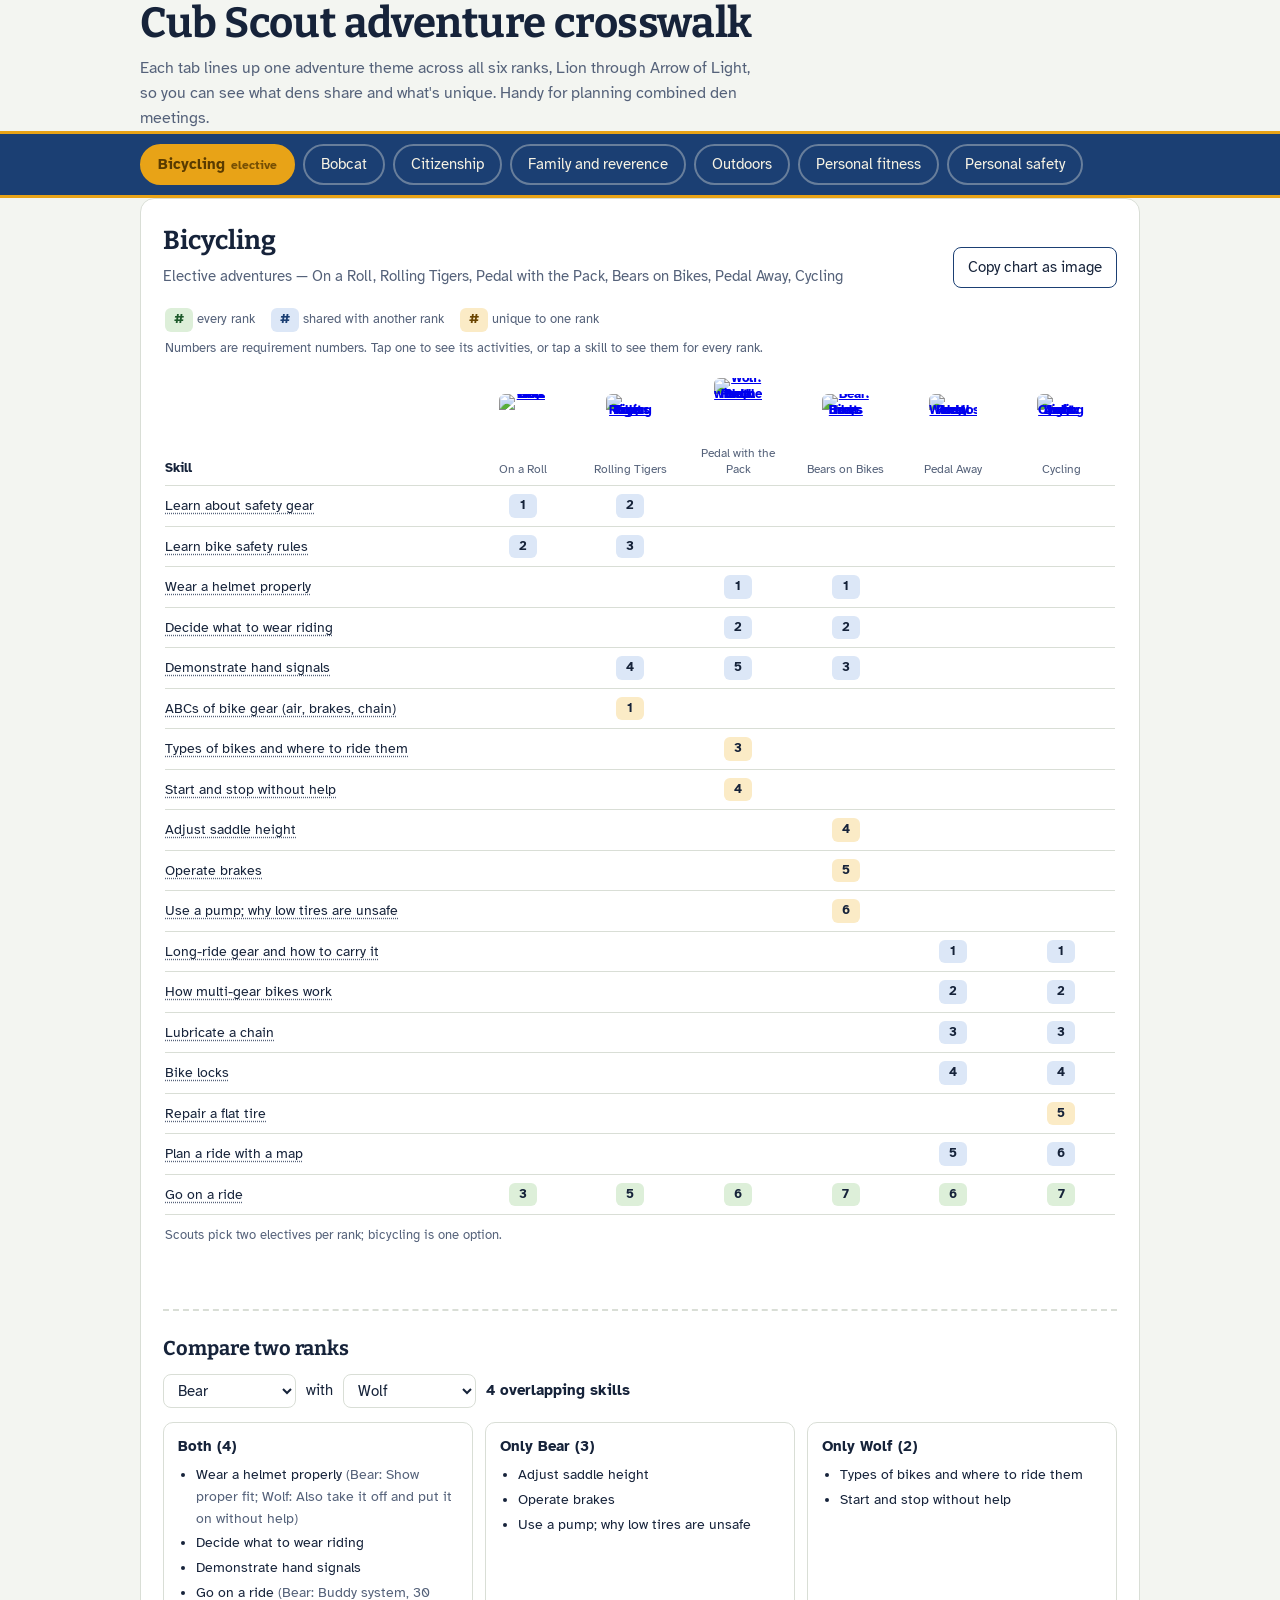
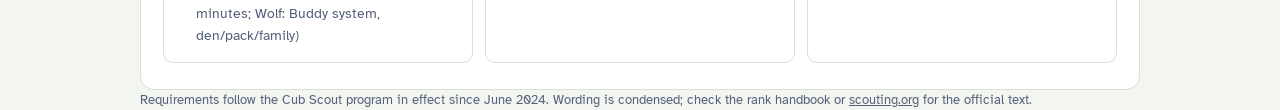
==== commit bb0aff33: "Crosswalk: click a row name to show activities for every rank with that requirement Co-Authored-By: " ====
--- a/adventure-crosswalk/index.html
+++ b/adventure-crosswalk/index.html
@@ -60,6 +60,9 @@
 .cap-title{display:none;font-family:Bitter,Georgia,serif;font-weight:700;font-size:20px;margin:0 0 8px}
 .legend{display:flex;flex-wrap:wrap;gap:6px 16px;font-size:13px;color:var(--muted);margin:0 0 12px}
 .c{display:inline-block;min-width:28px;padding:2px 7px;border-radius:6px;font-size:13px;font-weight:700;text-align:center;line-height:1.5}
+button.rowname{font:inherit;color:inherit;background:none;border:0;padding:0;text-align:left;cursor:pointer;text-decoration:underline dotted;text-decoration-color:var(--muted);text-underline-offset:3px}
+button.rowname:hover{text-decoration-style:solid;text-decoration-color:var(--strap)}
+button.rowname[aria-expanded="true"]{font-weight:700}
 button.c{border:0;font-family:inherit;cursor:pointer;color:inherit}
 .loopimg{display:inline-block;line-height:0;border-radius:6px}
 .loopimg img{width:48px;height:auto;border-radius:6px;display:block;margin:0 auto 4px}
@@ -69,13 +72,15 @@
 button.c:hover{filter:brightness(.95);transform:translateY(-1px)}
 button.c:focus-visible{outline:3px solid var(--strap);outline-offset:2px}
 button.c[aria-expanded="true"]{outline:3px solid var(--strap);outline-offset:1px;box-shadow:0 2px 0 var(--gold)}
-.detail{margin-top:18px;border:1.5px solid var(--strap);border-top:6px solid var(--gold);border-radius:0 0 12px 12px;background:var(--panel);padding:16px 18px 18px;scroll-margin-top:70px}
+.detail{position:relative;margin-top:18px;border:1.5px solid var(--strap);border-top:6px solid var(--gold);border-radius:0 0 12px 12px;background:var(--panel);padding:16px 18px 18px;scroll-margin-top:70px}
 .detail:focus{outline:none}
 .dh{display:flex;gap:12px;align-items:flex-start;justify-content:space-between}
 .dh h3{font-family:Bitter,Georgia,serif;font-size:19px;margin:0;line-height:1.25}
 .dh .meta{color:var(--muted);font-size:14px;margin:2px 0 0}
 .dh .meta a,.req-text a{color:inherit}
-.dclose{flex:0 0 auto;font:inherit;font-size:14px;background:transparent;color:var(--ink);border:1.5px solid var(--line);border-radius:8px;padding:4px 10px;cursor:pointer}
+.dsec+.dsec{margin-top:20px;padding-top:16px;border-top:2px dashed var(--line)}
+.dh{padding-right:72px}
+.dclose{position:absolute;top:12px;right:12px;font:inherit;font-size:14px;background:transparent;color:var(--ink);border:1.5px solid var(--line);border-radius:8px;padding:4px 10px;cursor:pointer}
 .dclose:hover{border-color:var(--strap)}
 .dloop{flex:0 0 auto;width:40px;height:auto;border-radius:5px}
 .dreq{margin-top:14px}
@@ -142,7 +147,7 @@
         <span><span class="c al">#</span> every rank</span>
         <span><span class="c sh">#</span> shared with another rank</span>
         <span><span class="c un">#</span> unique to one rank</span>
-        <span>Numbers are requirement numbers. Tap one to see its activities.</span>
+        <span>Numbers are requirement numbers. Tap one to see its activities, or tap a skill to see them for every rank.</span>
       </div>
       <div class="scroll"><table><colgroup><col style="width:32%"><col><col><col><col><col><col></colgroup>
         <thead><tr id="head"></tr></thead><tbody id="body"></tbody></table></div>
@@ -370,7 +375,7 @@
   let body='';
   t.rows.forEach(([k,m],ri)=>{
     const n=Object.keys(m).length, cls=n===6?'al':n>1?'sh':'un';
-    body+='<tr><td class="sk">'+esc(k)+'</td>';
+    body+='<tr><td class="sk"><button type="button" class="rowname" data-ri="'+ri+'" aria-expanded="false" aria-controls="detail" title="Show activities for every rank">'+esc(k)+'</button></td>';
     R.forEach(r=>{
       if(m[r]){const tip=N[r]+' req '+m[r][0]+(m[r][1]?': '+m[r][1]:'');
         body+='<td><button type="button" class="c '+cls+'" data-ri="'+ri+'" data-r="'+r+'" title="'+esc(tip+' (tap for activities)')+'" aria-label="'+esc(tip+', show activities')+'" aria-expanded="false" aria-controls="detail">'+esc(m[r][0])+'</button></td>';}
@@ -399,21 +404,19 @@
   [['Energy level',a.energy],['Supplies',a.supplies],['Prep time',a.prep]].forEach(([l,v])=>{if(v)rows.push('<div><span>'+l+'</span>'+dots(l,v)+'</div>')});
   return '<div class="tile"><div class="tt"><a href="'+esc(a.url)+'" target="_blank" rel="noopener">'+esc(a.title)+'</a></div>'+(rows.length?'<div class="tm">'+rows.join('')+'</div>':'')+'</div>';
 }
-let openBtn=null;
+let openEls=[],openKey=null,openTrigger=null;
 function closeDetail(refocus){
   const d=$('detail');d.hidden=true;d.innerHTML='';
-  if(openBtn){openBtn.setAttribute('aria-expanded','false');if(refocus&&document.body.contains(openBtn))openBtn.focus();openBtn=null}
-}
-function showDetail(btn){
-  if(openBtn===btn){closeDetail(true);return}
-  if(openBtn)openBtn.setAttribute('aria-expanded','false');
-  openBtn=btn;btn.setAttribute('aria-expanded','true');
-  const t=cur,r=btn.dataset.r,row=t.rows[+btn.dataset.ri],[num,note]=row[1][r];
+  openEls.forEach(b=>b.setAttribute('aria-expanded','false'));
+  const tr=openTrigger;openEls=[];openKey=null;openTrigger=null;
+  if(refocus&&tr&&document.body.contains(tr))tr.focus();
+}
+function section(t,ri,r){
+  const row=t.rows[ri],[num,note]=row[1][r];
   const adv=ACTIVITIES[LOOPS[t.id][r][0]]||{};
-  let h='<div class="dh"><img class="dloop" src="'+loopImg(t,r)+'" alt="">'
+  let h='<section class="dsec"><div class="dh"><img class="dloop" src="'+loopImg(t,r)+'" alt="">'
     +'<div style="flex:1;min-width:0"><h3>'+esc(N[r]+' · '+t.adv[r]+' · requirement '+num)+'</h3>'
-    +'<p class="meta">'+esc(row[0])+' · <a href="'+advUrl(t,r)+'" target="_blank" rel="noopener">Open the full adventure page</a></p></div>'
-    +'<button type="button" class="dclose" id="dclose">Close</button></div>';
+    +'<p class="meta">'+esc(row[0])+' · <a href="'+advUrl(t,r)+'" target="_blank" rel="noopener">Open the full adventure page</a></p></div></div>';
   if(note)h+='<div class="dreq"><span class="cellnote">'+esc(N[r]+': '+note)+'</span></div>';
   reqNums(num).forEach(q=>{
     const e=adv[q];
@@ -425,13 +428,33 @@
     }
     h+='</div>';
   });
-  const d=$('detail');d.innerHTML=h;d.hidden=false;
+  return h+'</section>';
+}
+// items: [[rowIndex, rank], ...]; els: the buttons to mark as open; trigger: the button to refocus on close.
+function openDetail(key,items,els,trigger,align){
+  if(openKey===key){closeDetail(true);return}
+  closeDetail(false);
+  openKey=key;openEls=els;openTrigger=trigger;
+  els.forEach(b=>b.setAttribute('aria-expanded','true'));
+  const d=$('detail');
+  d.innerHTML=items.map(([ri,r])=>section(cur,ri,r)).join('')+'<button type="button" class="dclose" id="dclose">Close</button>';
+  d.hidden=false;
   $('dclose').addEventListener('click',()=>closeDetail(true));
   d.focus({preventScroll:true});
-  d.scrollIntoView({block:'nearest',behavior:matchMedia('(prefers-reduced-motion: reduce)').matches?'auto':'smooth'});
-}
-$('body').addEventListener('click',e=>{const b=e.target.closest('button.c');if(b)showDetail(b)});
-document.addEventListener('keydown',e=>{if(e.key==='Escape'&&openBtn)closeDetail(true)});
+  d.scrollIntoView({block:align,behavior:matchMedia('(prefers-reduced-motion: reduce)').matches?'auto':'smooth'});
+}
+$('body').addEventListener('click',e=>{
+  const c=e.target.closest('button.c');
+  if(c){openDetail('c'+c.dataset.ri+c.dataset.r,[[+c.dataset.ri,c.dataset.r]],[c],c,'nearest');return}
+  const n=e.target.closest('button.rowname');
+  if(n){
+    const ri=+n.dataset.ri,m=cur.rows[ri][1];
+    const ranks=R.filter(r=>m[r]); // R is ordered youngest to oldest
+    const cells=[...n.closest('tr').querySelectorAll('button.c')];
+    openDetail('r'+ri,ranks.map(r=>[ri,r]),[n,...cells],n,'start');
+  }
+});
+document.addEventListener('keydown',e=>{if(e.key==='Escape'&&openKey)closeDetail(true)});
 
 function li(k,m,rs){
   const d=rs.filter(r=>m[r]&&m[r][1]).map(r=>NS[r]+': '+m[r][1]);
@@ -473,6 +496,7 @@
         const c=doc.getElementById('cap');c.style.width='900px';c.style.padding='20px';
         doc.getElementById('capTitle').style.display='block';
         c.querySelector('.scroll').style.overflow='visible';
+        c.querySelectorAll('.rowname').forEach(b=>{b.style.textDecoration='none'});
         const lg=c.querySelector('.legend span:last-child');if(lg)lg.textContent='Numbers are requirement numbers.';
       }});
     const blob=await new Promise(r=>canvas.toBlob(r,'image/png'));
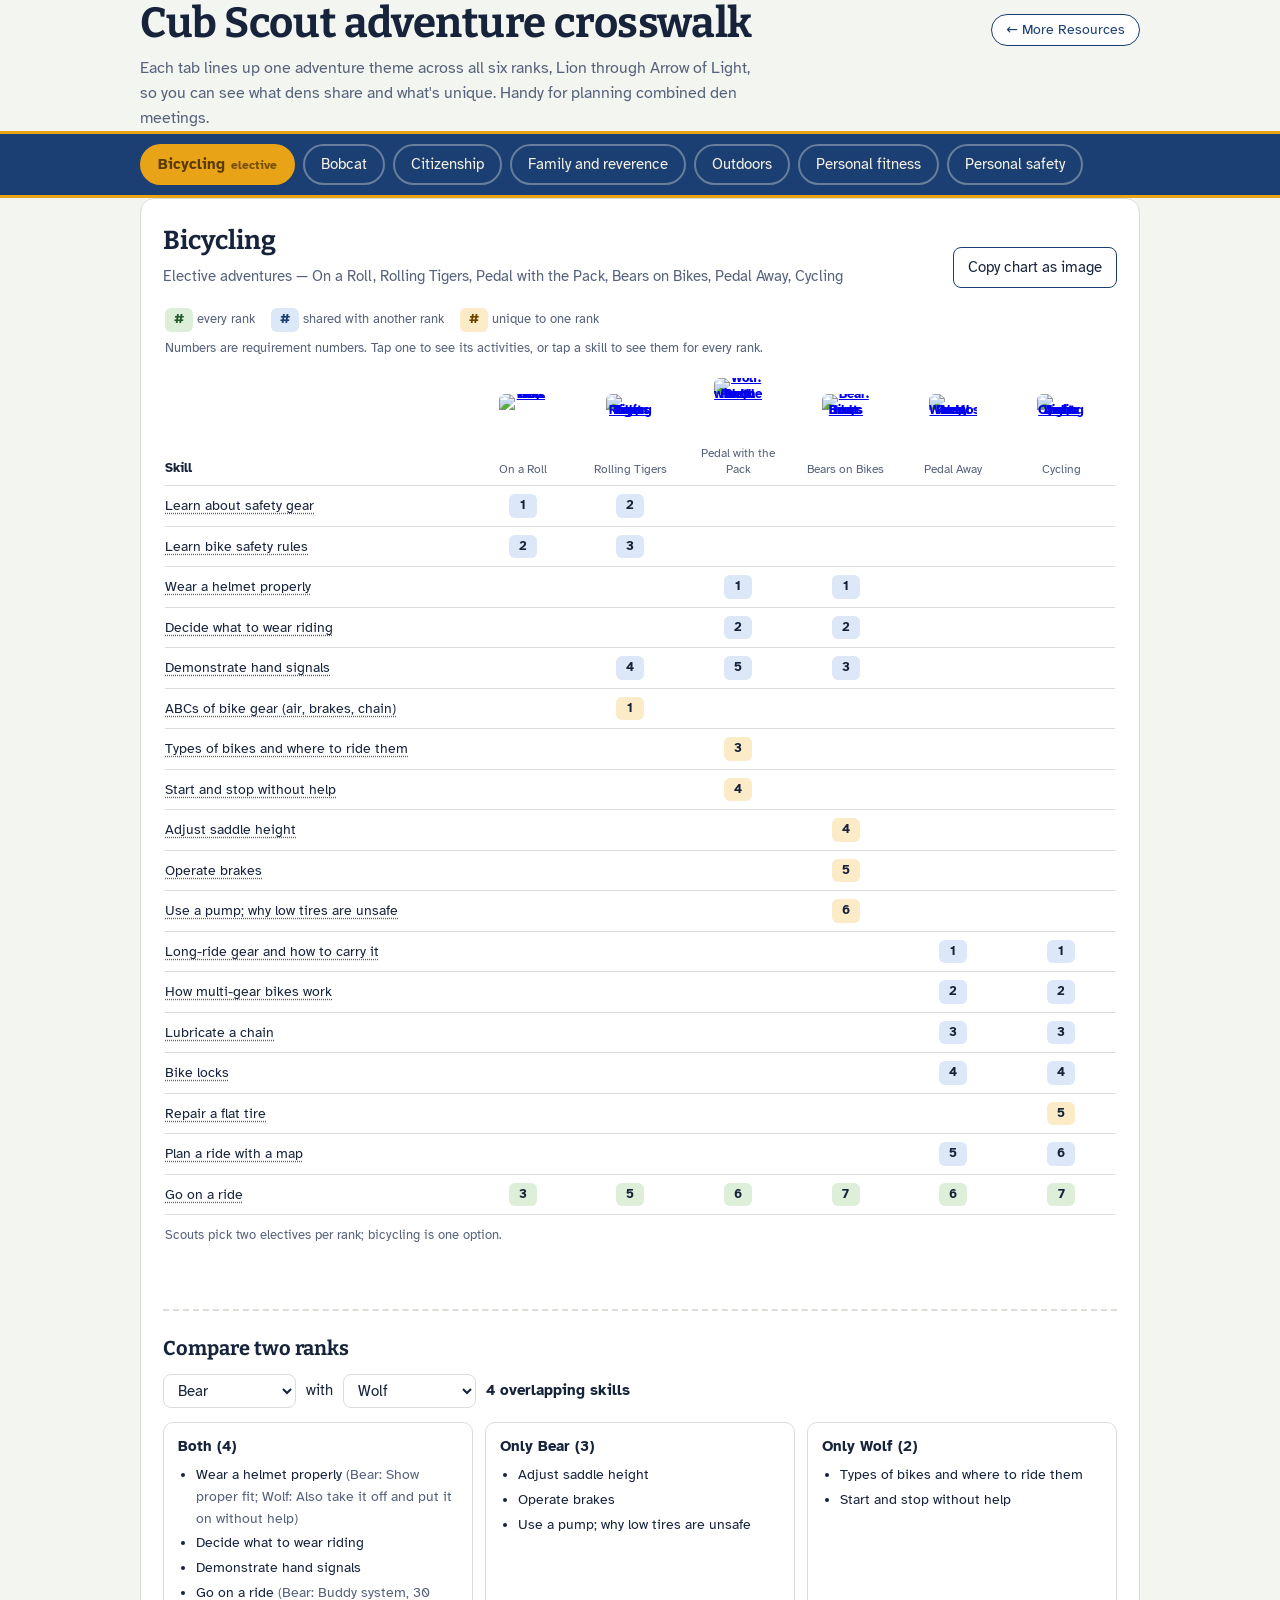
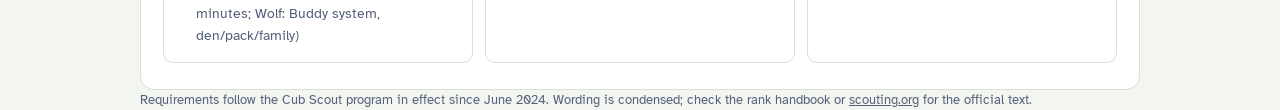
==== commit d2ac2e40: "Crosswalk: add More Resources link back to the main page Co-Authored-By: Claude Sonnet 5.5 <noreply@" ====
--- a/adventure-crosswalk/index.html
+++ b/adventure-crosswalk/index.html
@@ -39,7 +39,12 @@
 body{margin:0;background:var(--bg);color:var(--ink);font-family:"Atkinson Hyperlegible",system-ui,-apple-system,"Segoe UI",sans-serif;font-size:16px;line-height:1.55}
 body::before{content:"";position:fixed;inset:0 0 auto;height:env(safe-area-inset-top,0px);z-index:10;background:var(--strap)}
 .wrap{max-width:1040px;margin:0 auto;padding:0 20px}
-header{padding:40px 0 22px}
+header{padding:40px 0 22px;position:relative}
+.back{position:absolute;top:14px;right:20px;font-size:14px;color:var(--strap);background:var(--panel);border:1.5px solid var(--strap);border-radius:999px;padding:4px 14px;text-decoration:none;white-space:nowrap}
+.back:hover{background:var(--sh-bg)}
+.back:focus-visible{outline:3px solid var(--focus);outline-offset:2px}
+@media (prefers-color-scheme: dark){:root:not([data-theme="light"]) .back{color:var(--ink);border-color:var(--gold)}}
+:root[data-theme="dark"] .back{color:var(--ink);border-color:var(--gold)}
 h1{font-family:Bitter,Georgia,serif;font-weight:700;font-size:clamp(28px,4.4vw,42px);line-height:1.1;margin:0 0 10px;letter-spacing:-0.01em}
 .lede{color:var(--muted);max-width:62ch;margin:0}
 .strap{position:sticky;top:env(safe-area-inset-top,0px);z-index:5;background:var(--strap);border-top:3px solid var(--gold);border-bottom:3px solid var(--gold)}
@@ -126,11 +131,12 @@
 .status{font-size:14px;color:var(--muted);min-height:1.4em;margin:8px 0 0}
 footer{color:var(--muted);font-size:13px;padding:0 0 36px}
 footer a{color:inherit}
-@media (max-width:560px){.panel{padding:16px 14px 20px}h2{font-size:22px}}
+@media (max-width:560px){header{padding-top:18px}.back{position:static;display:inline-block;margin-bottom:12px}.panel{padding:16px 14px 20px}h2{font-size:22px}}
 </style>
 </head>
 <body>
 <header class="wrap">
+  <a class="back" href="../">&larr; More Resources</a>
   <h1>Cub Scout adventure crosswalk</h1>
   <p class="lede">Each tab lines up one adventure theme across all six ranks, Lion through Arrow of Light, so you can see what dens share and what's unique. Handy for planning combined den meetings.</p>
 </header>
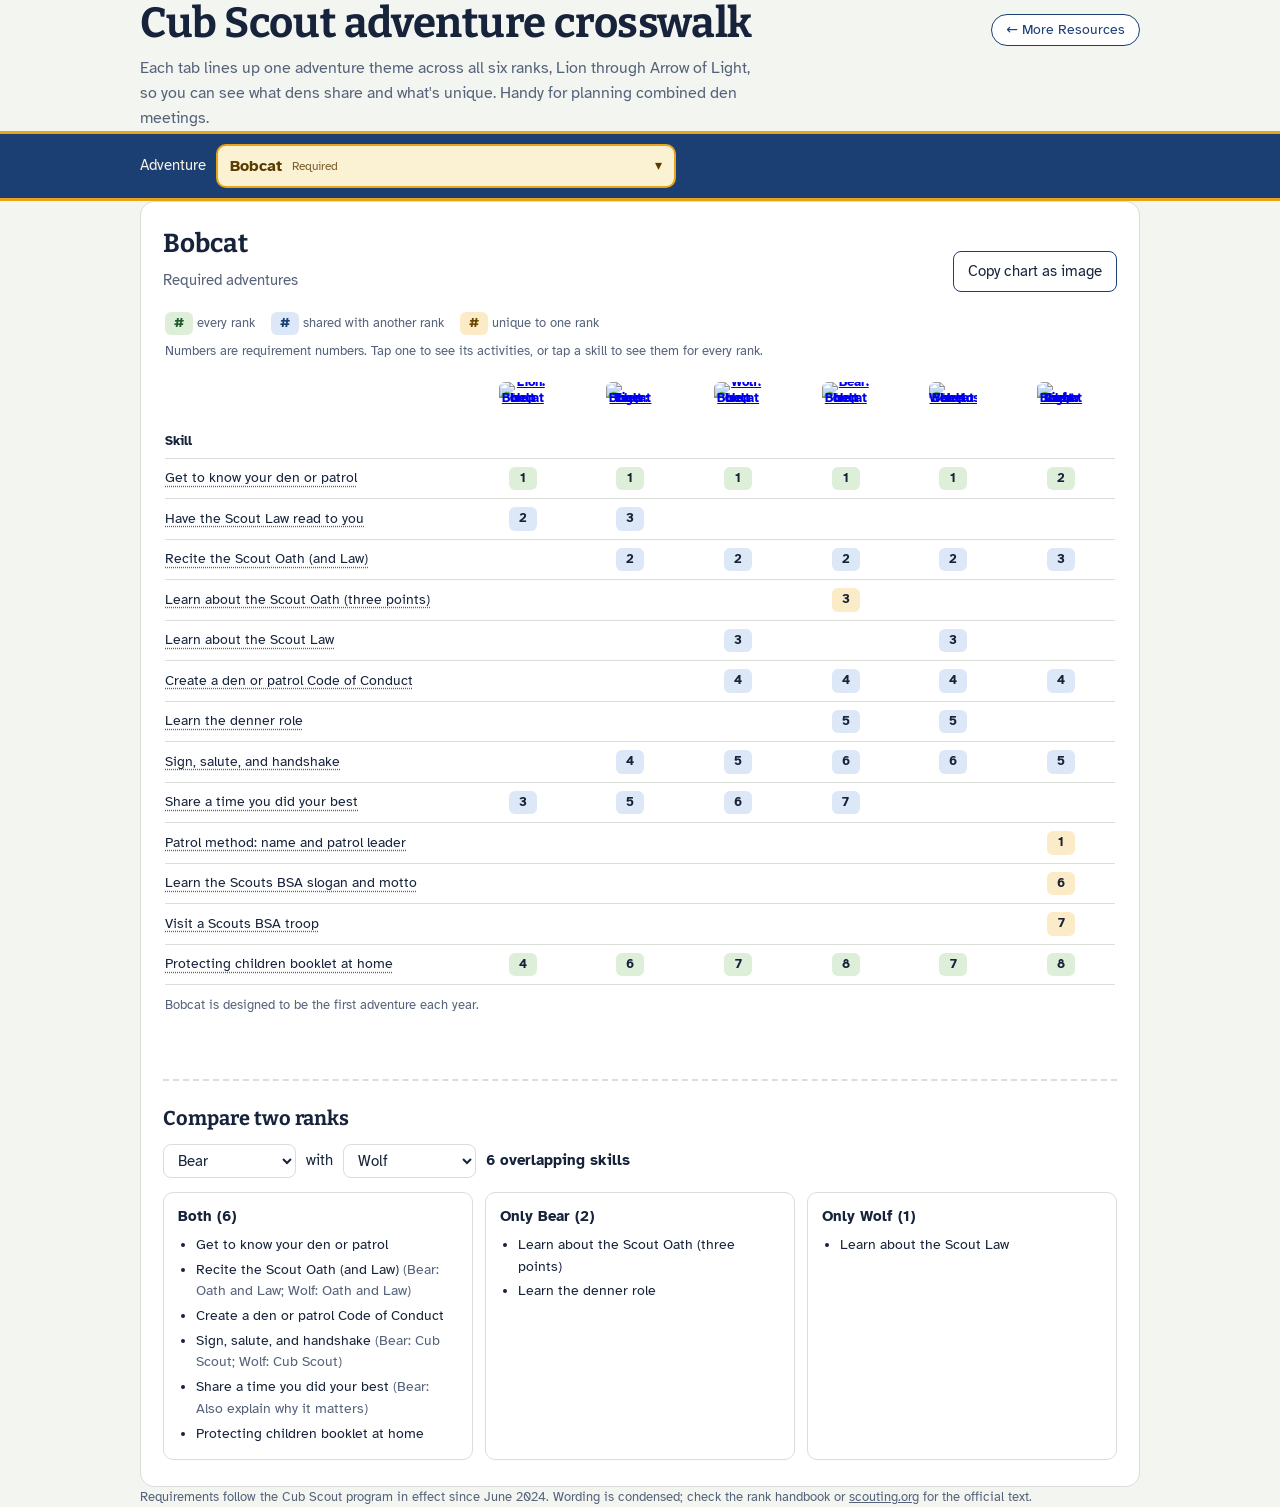
==== commit 1afdc7e4: "Crosswalk: split into css/js/data files; replace tabs with grouped adventure dropdown Required adven" ====
--- a/adventure-crosswalk/index.html
+++ b/adventure-crosswalk/index.html
@@ -10,129 +10,7 @@
 <link rel="preconnect" href="https://fonts.googleapis.com">
 <link rel="preconnect" href="https://fonts.gstatic.com" crossorigin>
 <link href="https://fonts.googleapis.com/css2?family=Bitter:wght@500;700&family=Atkinson+Hyperlegible:wght@400;700&display=swap" rel="stylesheet">
-<style>
-:root{
-  color-scheme: light;
-  --bg:#F3F5F1; --panel:#FFFFFF; --ink:#16233A; --muted:#55627A; --line:#D9DED6;
-  --strap:#1B3F73; --strap-ink:#F7F3E4; --gold:#E8A317; --gold-ink:#5A3B00;
-  --all-bg:#DDEFD9; --all-ink:#1E5A2B; --sh-bg:#DCE7F7; --sh-ink:#1B3F73; --un-bg:#FBEBC6; --un-ink:#6B4500;
-  --focus:#E8A317;
-  box-sizing:border-box;
-  padding-top:env(safe-area-inset-top,0px); padding-bottom:env(safe-area-inset-bottom,0px);
-}
-@media (prefers-color-scheme: dark){
-  :root:not([data-theme="light"]){
-    color-scheme: dark;
-    --bg:#0F1726; --panel:#16213A; --ink:#EEF1F6; --muted:#A8B3C7; --line:#2A3654;
-    --strap:#0A2448; --strap-ink:#F7F3E4; --gold:#F0B437; --gold-ink:#2B1C00;
-    --all-bg:#1F4A2A; --all-ink:#CDEBD1; --sh-bg:#1F3866; --sh-ink:#D3E1F7; --un-bg:#5A3E07; --un-ink:#FBE3A6;
-  }
-}
-:root[data-theme="dark"]{
-  color-scheme: dark;
-  --bg:#0F1726; --panel:#16213A; --ink:#EEF1F6; --muted:#A8B3C7; --line:#2A3654;
-  --strap:#0A2448; --strap-ink:#F7F3E4; --gold:#F0B437; --gold-ink:#2B1C00;
-  --all-bg:#1F4A2A; --all-ink:#CDEBD1; --sh-bg:#1F3866; --sh-ink:#D3E1F7; --un-bg:#5A3E07; --un-ink:#FBE3A6;
-}
-*,*::before,*::after{box-sizing:inherit}
-html{scroll-padding-top:env(safe-area-inset-top,0px)}
-body{margin:0;background:var(--bg);color:var(--ink);font-family:"Atkinson Hyperlegible",system-ui,-apple-system,"Segoe UI",sans-serif;font-size:16px;line-height:1.55}
-body::before{content:"";position:fixed;inset:0 0 auto;height:env(safe-area-inset-top,0px);z-index:10;background:var(--strap)}
-.wrap{max-width:1040px;margin:0 auto;padding:0 20px}
-header{padding:40px 0 22px;position:relative}
-.back{position:absolute;top:14px;right:20px;font-size:14px;color:var(--strap);background:var(--panel);border:1.5px solid var(--strap);border-radius:999px;padding:4px 14px;text-decoration:none;white-space:nowrap}
-.back:hover{background:var(--sh-bg)}
-.back:focus-visible{outline:3px solid var(--focus);outline-offset:2px}
-@media (prefers-color-scheme: dark){:root:not([data-theme="light"]) .back{color:var(--ink);border-color:var(--gold)}}
-:root[data-theme="dark"] .back{color:var(--ink);border-color:var(--gold)}
-h1{font-family:Bitter,Georgia,serif;font-weight:700;font-size:clamp(28px,4.4vw,42px);line-height:1.1;margin:0 0 10px;letter-spacing:-0.01em}
-.lede{color:var(--muted);max-width:62ch;margin:0}
-.strap{position:sticky;top:env(safe-area-inset-top,0px);z-index:5;background:var(--strap);border-top:3px solid var(--gold);border-bottom:3px solid var(--gold)}
-.loops{display:flex;gap:8px;overflow-x:auto;padding:10px 20px;max-width:1040px;margin:0 auto;scrollbar-width:thin}
-.loop{flex:0 0 auto;font:inherit;font-size:15px;color:var(--strap-ink);background:transparent;border:2px solid rgba(247,243,228,.35);border-radius:999px;padding:7px 16px;cursor:pointer;white-space:nowrap}
-.loop:hover{border-color:var(--strap-ink)}
-.loop[aria-selected="true"]{background:var(--gold);border-color:var(--gold);color:var(--gold-ink);font-weight:700}
-.loop .kind{font-size:12px;opacity:.8;margin-left:6px}
-button:focus-visible,select:focus-visible{outline:3px solid var(--focus);outline-offset:2px}
-main{padding:28px 0 48px}
-.panel{background:var(--panel);border:1px solid var(--line);border-radius:14px;padding:22px 22px 26px}
-.ph{display:flex;flex-wrap:wrap;align-items:flex-end;justify-content:space-between;gap:12px;margin-bottom:6px}
-h2{font-family:Bitter,Georgia,serif;font-weight:700;font-size:26px;margin:0}
-.sub{color:var(--muted);margin:4px 0 0;font-size:15px}
-.btn{font:inherit;font-size:15px;background:var(--panel);color:var(--ink);border:1.5px solid var(--strap);border-radius:8px;padding:8px 14px;cursor:pointer}
-.btn:hover{background:var(--sh-bg)}
-.cap{background:var(--panel);padding:14px 2px 6px}
-.cap-title{display:none;font-family:Bitter,Georgia,serif;font-weight:700;font-size:20px;margin:0 0 8px}
-.legend{display:flex;flex-wrap:wrap;gap:6px 16px;font-size:13px;color:var(--muted);margin:0 0 12px}
-.c{display:inline-block;min-width:28px;padding:2px 7px;border-radius:6px;font-size:13px;font-weight:700;text-align:center;line-height:1.5}
-button.rowname{font:inherit;color:inherit;background:none;border:0;padding:0;text-align:left;cursor:pointer;text-decoration:underline dotted;text-decoration-color:var(--muted);text-underline-offset:3px}
-button.rowname:hover{text-decoration-style:solid;text-decoration-color:var(--strap)}
-button.rowname[aria-expanded="true"]{font-weight:700}
-button.c{border:0;font-family:inherit;cursor:pointer;color:inherit}
-.loopimg{display:inline-block;line-height:0;border-radius:6px}
-.loopimg img{width:48px;height:auto;border-radius:6px;display:block;margin:0 auto 4px}
-.loopimg:hover img{outline:2px solid var(--strap)}
-.loopimg:focus-visible{outline:3px solid var(--strap);outline-offset:2px}
-.c.al,.c.sh,.c.un{transition:transform .1s}
-button.c:hover{filter:brightness(.95);transform:translateY(-1px)}
-button.c:focus-visible{outline:3px solid var(--strap);outline-offset:2px}
-button.c[aria-expanded="true"]{outline:3px solid var(--strap);outline-offset:1px;box-shadow:0 2px 0 var(--gold)}
-.detail{position:relative;margin-top:18px;border:1.5px solid var(--strap);border-top:6px solid var(--gold);border-radius:0 0 12px 12px;background:var(--panel);padding:16px 18px 18px;scroll-margin-top:70px}
-.detail:focus{outline:none}
-.dh{display:flex;gap:12px;align-items:flex-start;justify-content:space-between}
-.dh h3{font-family:Bitter,Georgia,serif;font-size:19px;margin:0;line-height:1.25}
-.dh .meta{color:var(--muted);font-size:14px;margin:2px 0 0}
-.dh .meta a,.req-text a{color:inherit}
-.dsec+.dsec{margin-top:20px;padding-top:16px;border-top:2px dashed var(--line)}
-.dh{padding-right:72px}
-.dclose{position:absolute;top:12px;right:12px;font:inherit;font-size:14px;background:transparent;color:var(--ink);border:1.5px solid var(--line);border-radius:8px;padding:4px 10px;cursor:pointer}
-.dclose:hover{border-color:var(--strap)}
-.dloop{flex:0 0 auto;width:40px;height:auto;border-radius:5px}
-.dreq{margin-top:14px}
-.dreq h4{margin:0 0 2px;font-size:15px}
-.req-text{margin:0 0 8px;font-size:14px;color:var(--muted)}
-.cellnote{display:inline-block;font-size:13px;background:var(--un-bg);color:var(--un-ink);border-radius:6px;padding:1px 8px;margin:0 0 8px}
-.tiles{display:grid;grid-template-columns:repeat(auto-fill,minmax(220px,1fr));gap:10px}
-.tile{border:1px solid var(--line);border-radius:10px;overflow:hidden;background:var(--bg);display:flex;flex-direction:column}
-.tile .tt{padding:10px 12px;font-family:Bitter,Georgia,serif;font-weight:700;font-size:16px;line-height:1.25;background:var(--strap);color:var(--strap-ink);border-bottom:3px solid var(--gold)}
-.tile .tt a{color:inherit;text-decoration:none}
-.tile .tt a:hover{text-decoration:underline}
-.tile .tt a:focus-visible{outline:3px solid var(--gold);outline-offset:2px}
-.tile .tm{padding:8px 12px 10px;font-size:13px;display:grid;gap:3px}
-.tile .tm div{display:flex;justify-content:space-between;gap:8px;align-items:center}
-.dots{display:inline-flex;gap:3px}
-.dots i{width:9px;height:9px;border-radius:50%;border:1.5px solid var(--muted);display:block}
-.dots i.on{background:var(--gold);border-color:var(--gold)}
-.none{font-size:14px;color:var(--muted);margin:0}
-.al{background:var(--all-bg);color:var(--all-ink)}
-.sh{background:var(--sh-bg);color:var(--sh-ink)}
-.un{background:var(--un-bg);color:var(--un-ink)}
-.scroll{overflow-x:auto}
-table{width:100%;min-width:720px;border-collapse:collapse;table-layout:fixed;font-size:14px}
-th,td{border-bottom:1px solid var(--line);padding:8px 4px;text-align:center;vertical-align:middle}
-thead th{font-weight:700;font-size:13px;vertical-align:bottom;line-height:1.3}
-thead th .adv{display:block;font-weight:400;color:var(--muted);font-size:12px}
-th.sk,td.sk{text-align:left;padding-left:0}
-td.sk{font-size:14px}
-.foot{font-size:13px;color:var(--muted);margin:10px 0 0}
-.compare{margin-top:30px;padding-top:22px;border-top:2px dashed var(--line)}
-.compare h3{font-family:Bitter,Georgia,serif;font-size:20px;margin:0 0 10px}
-.pick{display:flex;flex-wrap:wrap;align-items:center;gap:10px;margin-bottom:14px;font-size:15px}
-select{font:inherit;font-size:15px;color:var(--ink);background:var(--panel);border:1.5px solid var(--line);border-radius:8px;padding:6px 10px}
-.ov{font-weight:700}
-.cols{display:grid;grid-template-columns:repeat(auto-fit,minmax(220px,1fr));gap:12px}
-.col{border:1px solid var(--line);border-radius:10px;padding:12px 14px}
-.col h4{margin:0 0 6px;font-size:15px}
-.col ul{margin:0;padding-left:18px;font-size:14px}
-.col li{margin:3px 0}
-.note{color:var(--muted)}
-.shot{margin-top:14px;border:1px solid var(--line);border-radius:10px;padding:12px}
-.shot img{max-width:100%;height:auto;display:block;margin-top:8px;border:1px solid var(--line)}
-.status{font-size:14px;color:var(--muted);min-height:1.4em;margin:8px 0 0}
-footer{color:var(--muted);font-size:13px;padding:0 0 36px}
-footer a{color:inherit}
-@media (max-width:560px){header{padding-top:18px}.back{position:static;display:inline-block;margin-bottom:12px}.panel{padding:16px 14px 20px}h2{font-size:22px}}
-</style>
+<link rel="stylesheet" href="crosswalk.css">
 </head>
 <body>
 <header class="wrap">
@@ -140,9 +18,11 @@
   <h1>Cub Scout adventure crosswalk</h1>
   <p class="lede">Each tab lines up one adventure theme across all six ranks, Lion through Arrow of Light, so you can see what dens share and what's unique. Handy for planning combined den meetings.</p>
 </header>
-<nav class="strap" aria-label="Adventure themes"><div class="loops" role="tablist" id="tabs"></div></nav>
+<nav class="strap" aria-label="Choose an adventure"><div class="pickwrap"><span class="picklabel" id="pickLabel">Adventure</span>
+  <div class="picker"><button type="button" id="pickBtn" aria-haspopup="listbox" aria-expanded="false" aria-controls="pickList" aria-labelledby="pickLabel pickCur"><span id="pickCur"></span><span class="tag" id="pickTag"></span><span class="chev" aria-hidden="true">&#9662;</span></button>
+  <ul id="pickList" role="listbox" tabindex="-1" aria-labelledby="pickLabel" hidden></ul></div></div></nav>
 <main class="wrap">
-  <section class="panel" role="tabpanel" id="panel" aria-live="polite">
+  <section class="panel" role="region" id="panel" aria-live="polite">
     <div class="ph">
       <div><h2 id="title"></h2><p class="sub" id="sub"></p></div>
       <button class="btn" id="copy" type="button">Copy chart as image</button>
@@ -176,356 +56,9 @@
 <footer class="wrap">Requirements follow the Cub Scout program in effect since June 2024. Wording is condensed; check the rank handbook or <a href="https://www.scouting.org/programs/cub-scouts/adventures/">scouting.org</a> for the official text.</footer>
 
 <script src="https://cdnjs.cloudflare.com/ajax/libs/html2canvas/1.4.1/html2canvas.min.js"></script>
+<script src="data/loops.js"></script>
+<script src="data/themes.js"></script>
 <script src="activities.js"></script>
-<script>
-const R=['L','T','W','B','We','A'];
-const N={L:'Lion',T:'Tiger',W:'Wolf',B:'Bear',We:'Webelos',A:'Arrow of Light'};
-const NS={L:'Lion',T:'Tiger',W:'Wolf',B:'Bear',We:'Webelos',A:'AOL'};
-const SITE='https://www.scouting.org/';
-// Adventure page slug and belt-loop image (under /wp-content/uploads/) for each theme and rank, as listed on scouting.org's rank pages.
-const LOOPS={"bicycling":{"L":["on-a-roll","2024/01/2023_2024_loops_pins_On_a_Roll.jpg"],
-  "T":["rolling-tigers","2024/01/2023_2024_loops_pins_Rolling_Tigers.jpg"],
-  "W":["pedal-with-the-pack","2023/11/2023_2024_loops_pins_Pedal_With_the_Pack.jpg"],
-  "B":["bears-on-bikes","2024/01/2023_2024_loops_pins_Bears_on_Bikes.jpg"],
-  "We":["pedal-away","2024/01/2023_2024_loops_pins_Pedal_Away.jpg"],
-  "A":["cycling","2024/05/2023_2024_loops_pins_Cycling.jpg"]},"bobcat":{"L":["bobcat-lion","2024/01/2023_2024_loops_pins_Lion_Bobcat.jpg"],
-  "T":["bobcat-tiger","2024/04/2023_2024_loops_pins_Tiger-Bobcat.jpg"],
-  "W":["bobcat-wolf","2024/04/2023_2024_loops_pins_Wolf_Bobcat.jpg"],
-  "B":["bobcat-bear","2024/01/2023_2024_loops_pins_Bear_Bobcat-1.jpg"],
-  "We":["bobcat-webelos","2024/01/2023_2024_loops_pins_Webelos_Bobcat_edit.jpg"],
-  "A":["bobcat-aol","elementor/thumbs/2023_2024_loops_pins_AOL_Bobcat_edit-qmlxef4p8shftrpsfwntmdksdipw5oyo6k3e2xhxs0.jpg"]},"citizenship":{"L":["king-of-the-jungle","2024/01/2023_2024_loops_pins_King_of_The_Jungle.jpg"],
-  "T":["team-tiger","2024/04/2023_2024_loops_pins_Team_Tiger.jpg"],
-  "W":["council-fire","2024/04/2023_2024_loops_pins_Council_Fire.jpg"],
-  "B":["paws-for-action","2024/01/2023_2024_loops_pins_Paws_For_Action.jpg"],
-  "We":["my-community","2024/01/2023_2024_loops_pins_My_Community.jpg"],
-  "A":["citizenship","2024/04/2023_2024_loops_pins_Citizenship.jpg"]},"family":{"L":["lions-pride","2024/01/2023_2024_loops_pins_Lions_Pride.jpg"],
-  "T":["tiger-circles","2024/04/2023_2024_loops_pins_Tiger_Circles.jpg"],
-  "W":["footsteps","2024/04/2023_2024_loops_pins_Footsteps.jpg"],
-  "B":["fellowship","2024/02/2023_2024_loops_pins_Fellowship.jpg"],
-  "We":["my-family","2024/01/2023_2024_loops_pins_My_Family.jpg"],
-  "A":["duty-to-god","2024/04/2023_2024_loops_pins_AOL_Duty_to_God.jpg"]},"outdoors":{"L":["mountain-lion","2024/01/2023_2024_loops_pins_Mountain_Lion.jpg"],
-  "T":["tigers-in-the-wild","2024/04/2023_2024_loops_pins_Tigers_in_the_Wild.jpg"],
-  "W":["paws-on-the-path","2024/04/2023_2024_loops_pins_Paws_on_the_Path.jpg"],
-  "B":["bear-habitat","2024/02/2023_2024_loops_pins_Bear_Habitat.jpg"],
-  "We":["webelos-walkabout","2024/01/2023_2024_loops_pins_Webelos_Walkabout.jpg"],
-  "A":["outdoor-adventurer","2024/04/2023_2024_loops_pins_AOL_Outdoor_Adventurer.jpg"]},"fitness":{"L":["fun-on-the-run","2024/01/2023_2024_loops_pins_Fun_On_The_Run.jpg"],
-  "T":["tiger-bites","2024/04/2023_2024_loops_pins_Tiger_Bites.jpg"],
-  "W":["running-with-the-pack","2024/04/2023_2024_loops_pins_Running_With_the_Pack.jpg"],
-  "B":["bear-strong","2024/02/2023_2024_loops_pins_Bear_Strong.jpg"],
-  "We":["stronger-faster-higher","2024/01/2023_2024_loops_pins_Stronger_Faster_Higher.jpg"],
-  "A":["personal-fitness","2024/04/2023_2024_loops_pins_Personal_Fitness.jpg"]},"safety":{"L":["lions-roar","2024/01/2023_2024_loops_pins_Lions_Roar.jpg"],
-  "T":["tigers-roar","2024/04/2023_2024_loops_pins_Tigers-Roar.jpg"],
-  "W":["safety-in-numbers","2024/04/2023_2024_loops_pins_Safety_in_Numbers.jpg"],
-  "B":["standing-tall","2024/01/2023_2024_loops_pins_Standing_Tall.jpg"],
-  "We":["my-safety","2024/02/2023_2024_loops_pins_My_Safety.jpg"],
-  "A":["first-aid","2024/04/2023_2024_loops_pins_First_Aid.jpg"]}};
-const advUrl=(t,r)=>SITE+'cub-scout-adventures/'+LOOPS[t.id][r][0]+'/';
-const loopImg=(t,r)=>SITE+'wp-content/uploads/'+LOOPS[t.id][r][1];
-const THEMES=[
-{id:'bicycling',name:'Bicycling',kind:'Elective',
- adv:{L:'On a Roll',T:'Rolling Tigers',W:'Pedal with the Pack',B:'Bears on Bikes',We:'Pedal Away',A:'Cycling'},
- rows:[
- ['Learn about safety gear',{L:['1','With den or adult partner'],T:['2','With den or adult partner']}],
- ['Learn bike safety rules',{L:['2','With den or adult partner'],T:['3','With den or adult partner']}],
- ['Wear a helmet properly',{W:['1','Also take it off and put it on without help'],B:['1','Show proper fit']}],
- ['Decide what to wear riding',{W:['2',''],B:['2','']}],
- ['Demonstrate hand signals',{T:['4','With den or adult partner'],W:['5',''],B:['3','']}],
- ['ABCs of bike gear (air, brakes, chain)',{T:['1','']}],
- ['Types of bikes and where to ride them',{W:['3','']}],
- ['Start and stop without help',{W:['4','']}],
- ['Adjust saddle height',{B:['4','']}],
- ['Operate brakes',{B:['5','']}],
- ['Use a pump; why low tires are unsafe',{B:['6','']}],
- ['Long-ride gear and how to carry it',{We:['1',''],A:['1','']}],
- ['How multi-gear bikes work',{We:['2',''],A:['2','']}],
- ['Lubricate a chain',{We:['3','Practice'],A:['3','Show how']}],
- ['Bike locks',{We:['4','Pick one; lock, unlock, secure, and carry it'],A:['4','Lock, unlock, secure, and carry it']}],
- ['Repair a flat tire',{A:['5','']}],
- ['Plan a ride with a map',{We:['5','At least 5 miles'],A:['6','At least 10 miles']}],
- ['Go on a ride',{L:['3','With adult partner or family'],T:['5','Ride, or begin learning to ride'],W:['6','Buddy system, den/pack/family'],B:['7','Buddy system, 30 minutes'],We:['6','Buddy system, 5+ miles'],A:['7','Buddy system, 10+ miles']}]
- ],foot:'Scouts pick two electives per rank; bicycling is one option.'},
-{id:'bobcat',name:'Bobcat',kind:'Required',
- adv:{L:'Bobcat',T:'Bobcat',W:'Bobcat',B:'Bobcat',We:'Bobcat',A:'Bobcat'},
- rows:[
- ['Get to know your den or patrol',{L:['1',''],T:['1',''],W:['1',''],B:['1',''],We:['1',''],A:['2','Patrol']}],
- ['Have the Scout Law read to you',{L:['2','Show being friendly'],T:['3','Show being trustworthy, helpful, or friendly']}],
- ['Recite the Scout Oath (and Law)',{T:['2','Oath only'],W:['2','Oath and Law'],B:['2','Oath and Law'],We:['2','Oath and Law'],A:['3','Oath and Law, with patrol']}],
- ['Learn about the Scout Oath (three points)',{B:['3','']}],
- ['Learn about the Scout Law',{W:['3',''],We:['3','']}],
- ['Create a den or patrol Code of Conduct',{W:['4',''],B:['4',''],We:['4',''],A:['4','Patrol']}],
- ['Learn the denner role',{B:['5',''],We:['5','']}],
- ['Sign, salute, and handshake',{T:['4','Cub Scout'],W:['5','Cub Scout'],B:['6','Cub Scout'],We:['6','Cub Scout'],A:['5','Scouts BSA versions']}],
- ['Share a time you did your best',{L:['3',''],T:['5',''],W:['6',''],B:['7','Also explain why it matters']}],
- ['Patrol method: name and patrol leader',{A:['1','']}],
- ['Learn the Scouts BSA slogan and motto',{A:['6','']}],
- ['Visit a Scouts BSA troop',{A:['7','']}],
- ['Protecting children booklet at home',{L:['4',''],T:['6',''],W:['7',''],B:['8',''],We:['7',''],A:['8','']}]
- ],foot:'Bobcat is designed to be the first adventure each year.'},
-{id:'citizenship',name:'Citizenship',kind:'Required',
- adv:{L:'King of the Jungle',T:'Team Tiger',W:'Council Fire',B:'Paws for Action',We:'My Community',A:'Citizenship'},
- rows:[
- ['Draw the people you live with',{L:['1','']}],
- ['Choose and do a helpful job',{L:['2','For your family'],T:['2','For your team']}],
- ['Talk with an older adult about citizenship',{L:['3','']}],
- ['Rules and teamwork through games',{T:['1, 3','A game with rules; a two-team game']}],
- ['U.S. flag care, folding, and ceremony',{W:['1','Fold the flag; join a flag ceremony'],B:['1','History, raising, lowering, folding, etiquette']}],
- ['Scout Law and being a good neighbor',{W:['2','']}],
- ['Build model home and neighborhood',{W:['3–5','']}],
- ['U.S. symbols craft',{B:['2','']}],
- ['Learn about a nonprofit',{B:['3','Mission, funding, volunteers']}],
- ['Voting types and an elected official',{We:['1–2','Majority vs. plurality; interview an official']}],
- ['Federal law timeline and three branches',{We:['3','']}],
- ['Plan a service project with the SAFE Checklist',{A:['1','']}],
- ['Participate in a service project',{L:['4',''],T:['4',''],W:['6','Explain how it helps your neighborhood'],B:['4',''],We:['4',''],A:['2','At least 2 hours total']}]
- ],foot:''},
-{id:'family',name:'Family and reverence',kind:'Required',
- adv:{L:"Lion's Pride",T:'Tiger Circles',W:'Footsteps',B:'Fellowship',We:'My Family',A:'Duty to God'},
- rows:[
- ['Talk about family faith traditions',{L:['1','Draw a favorite holiday'],T:['1','Name 3 holidays; draw one'],W:['1','Name 3; craft, art, or food'],B:['1','Name 3; craft, art, or food'],We:['1','Name 3; craft or art'],A:['1','Name 3; craft, art, or food']}],
- ['Attend a service or reverence gathering',{L:['2',''],T:['2',''],W:['2',''],B:['2','']}],
- ['Make a cheerful card for someone you love',{L:['3','']}],
- ['Carry out an act of kindness',{T:['3',''],W:['3',''],B:['3',''],We:['2','']}],
- ['Compare a different faith with your own',{B:['4','Two things in common'],We:['3','Two things in common']}],
- ['Meet a faith-based group that serves people in crisis',{A:['2','']}],
- ['Discuss truthfulness (The Boy Who Cried Wolf)',{W:['4','']}],
- ['Discuss what it means to be reverent',{We:['4','']}],
- ['Discuss what Duty to God means to you',{A:['3','']}]
- ],foot:'Every rank can earn this adventure through a religious emblem instead of these requirements.'},
-{id:'outdoors',name:'Outdoors',kind:'Required',
- adv:{L:'Mountain Lion',T:'Tigers in the Wild',W:'Paws on the Path',B:'Bear Habitat',We:'Webelos Walkabout',A:'Outdoor Adventurer'},
- rows:[
- ['Six Essentials (Scout Basic Essentials for AOL)',{L:['1',''],T:['1',''],W:['1',''],B:['1','Gather for the walk'],We:['1','Gather for the walk'],A:['1','Scout Basic Essentials']}],
- ['Weather-appropriate clothes and shoes',{W:['3',''],B:['1',''],We:['1','']}],
- ['Learn the buddy system',{W:['2','']}],
- ['Outdoor Code and Leave No Trace',{T:['2','Outdoor Code'],W:['4',''],B:['3–9','One principle at a time, then practice on the walk'],We:['6','Practice on the walk'],A:['8','Discuss after the campout']}],
- ['Natural vs. man-made things',{L:['2',''],T:['3','']}],
- ['Animals, domestic and wild',{L:['4',''],T:['4','Also draw a favorite'],W:['5','Describe four'],B:['7','Spot six signs of wildlife']}],
- ['Describe what S.A.W. means',{L:['3','']}],
- ['Find a helpful tree',{T:['5','']}],
- ['Use a map for the route or campsite',{B:['2','Confirm 1-mile route'],We:['2','Plan 2-mile route'],A:['4','Locate the campsite']}],
- ['Check the weather forecast',{We:['3','']}],
- ['Apply the SAFE Checklist',{We:['4',''],A:['3','']}],
- ['First aid for trail problems',{We:['5','Blister, sprain, sunburn, heat illness']}],
- ['Overnight gear and how to carry it',{A:['2','']}],
- ['Set up a campsite with your patrol',{A:['6','']}],
- ['Keep food safe at camp',{A:['7','']}],
- ['Go outside: walk or campout',{L:['2','20-minute walk'],T:['3','20-minute walk'],W:['5','30-minute walk'],B:['9','1-mile walk'],We:['6','2-mile walk'],A:['5','Campout with patrol or troop']}],
- ['Debrief what went well',{We:['7',''],A:['8','']}]
- ],foot:''},
-{id:'fitness',name:'Personal fitness',kind:'Required',
- adv:{L:'Fun on the Run',T:'Tiger Bites',W:'Running with the Pack',B:'Bear Strong',We:'Stronger, Faster, Higher',A:'Personal Fitness'},
- rows:[
- ['Nutrition',{L:['1','Five food groups'],T:['1','Five food groups'],W:['1','Taste three different-colored foods'],B:['1','Sample three food groups'],We:['1','Plan, cook, and eat a balanced meal'],A:['1','Plan and cook a camp meal']}],
- ['Hygiene',{L:['2','Handwashing'],T:['2','Handwashing'],W:['2','Brushing teeth']}],
- ['Be active with others',{L:['3','20 minutes'],T:['3','30 minutes'],W:['3','30 minutes, stretch and move'],B:['2','30 minutes, stretch and move'],We:['2','30 minutes, stretch and move'],A:['3','30 minutes, with patrol or a younger den']}],
- ['Personal exercises',{W:['4','10 minutes'],B:['3','15 minutes'],We:['3','15 minutes']}],
- ['Rest, sleep, and relaxation',{L:['4','Ways to rest'],T:['4','Ways to sleep'],W:['5','10-minute relaxing activity'],B:['4','10-minute relaxing activity'],We:['4','10-minute relaxing activity']}],
- ['Review the Annual Health and Medical Record',{W:['6',''],B:['5',''],We:['5',''],A:['4','']}],
- ['Track activity for 14 days',{A:['2','Also reflect on being physically fit']}]
- ],foot:''},
-{id:'safety',name:'Personal safety',kind:'Required',
- adv:{L:"Lion's Roar",T:"Tiger's Roar",W:'Safety in Numbers',B:'Standing Tall',We:'My Safety',A:'First Aid'},
- rows:[
- ['Watch the Protect Yourself Rules video',{L:['1',''],T:['1',''],W:['1',''],B:['1',''],We:['1',''],A:['1','']}],
- ['Shout, Run, Tell',{L:['2',''],T:['2','']}],
- ['Access emergency services',{L:['3',''],T:['3','']}],
- ['Cross a street or parking lot safely',{L:['4','']}],
- ['What to do if lost or separated',{T:['4','']}],
- ['Discuss safe touch',{W:['2','']}],
- ['Buddy system',{W:['3','']}],
- ['Playground safety',{W:['4','']}],
- ['Personal Space Bubble worksheet',{B:['2','']}],
- ['Family digital device policy',{B:['3','']}],
- ['Personal safety gear',{B:['4','Head, eyes, mouth and nose, hands, feet']}],
- ['Household hazards and home safety',{We:['2–3','']}],
- ['Prepare for natural events',{We:['4','At least two likely locally']}],
- ['Respond to first aid situations',{A:['2–6','Hurry cases, choking, shock, minor injuries']}],
- ['Build a home first aid kit',{A:['7','']}]
- ],foot:''}
-];
-
-const $=id=>document.getElementById(id);
-const tabs=$('tabs');
-let cur=THEMES[0];
-const esc=s=>String(s).replace(/&/g,'&amp;').replace(/</g,'&lt;').replace(/"/g,'&quot;');
-
-THEMES.forEach(t=>{
-  const b=document.createElement('button');
-  b.className='loop';b.type='button';b.setAttribute('role','tab');b.id='tab-'+t.id;
-  b.setAttribute('aria-controls','panel');
-  b.innerHTML=esc(t.name)+(t.kind==='Elective'?'<span class="kind">elective</span>':'');
-  b.addEventListener('click',()=>{location.hash=t.id});
-  tabs.appendChild(b);
-});
-tabs.addEventListener('keydown',e=>{
-  if(e.key!=='ArrowRight'&&e.key!=='ArrowLeft')return;
-  const i=THEMES.indexOf(cur), j=(i+(e.key==='ArrowRight'?1:-1)+THEMES.length)%THEMES.length;
-  location.hash=THEMES[j].id; setTimeout(()=>$('tab-'+THEMES[j].id).focus(),0);
-});
-
-['a','b'].forEach(id=>R.forEach(r=>$(id).add(new Option(N[r],r))));
-$('a').value='B';$('b').value='W';
-
-function render(){
-  const t=cur;
-  THEMES.forEach(x=>{const b=$('tab-'+x.id);b.setAttribute('aria-selected',x===t);b.tabIndex=x===t?0:-1});
-  $('panel').setAttribute('aria-labelledby','tab-'+t.id);
-  $('title').textContent=t.name;
-  $('sub').textContent=t.kind+' adventures'+(t.id==='bobcat'?'':' — '+R.map(r=>t.adv[r]).join(', '));
-  $('capTitle').textContent=t.name+' ('+t.kind.toLowerCase()+') requirements by rank';
-  let h='<th class="sk" scope="col">Skill</th>';
-  R.forEach(r=>{
-    const lab=N[r]+': '+t.adv[r];
-    h+='<th scope="col"><a class="loopimg" href="'+advUrl(t,r)+'" target="_blank" rel="noopener" title="'+esc(lab+' (opens scouting.org)')+'" aria-label="'+esc(lab+', opens scouting.org')+'"><img src="'+loopImg(t,r)+'" crossorigin="anonymous" alt="'+esc(lab)+' belt loop" width="48" height="64"></a>'+(t.id==='bobcat'?'':'<span class="adv">'+esc(t.adv[r])+'</span>')+'</th>'});
-  $('head').innerHTML=h;
-  let body='';
-  t.rows.forEach(([k,m],ri)=>{
-    const n=Object.keys(m).length, cls=n===6?'al':n>1?'sh':'un';
-    body+='<tr><td class="sk"><button type="button" class="rowname" data-ri="'+ri+'" aria-expanded="false" aria-controls="detail" title="Show activities for every rank">'+esc(k)+'</button></td>';
-    R.forEach(r=>{
-      if(m[r]){const tip=N[r]+' req '+m[r][0]+(m[r][1]?': '+m[r][1]:'');
-        body+='<td><button type="button" class="c '+cls+'" data-ri="'+ri+'" data-r="'+r+'" title="'+esc(tip+' (tap for activities)')+'" aria-label="'+esc(tip+', show activities')+'" aria-expanded="false" aria-controls="detail">'+esc(m[r][0])+'</button></td>';}
-      else body+='<td></td>';
-    });
-    body+='</tr>';
-  });
-  $('body').innerHTML=body;
-  $('foot').textContent=t.foot||'';
-  $('foot').style.display=t.foot?'':'none';
-  $('status').textContent='';$('shotBox').innerHTML='';
-  closeDetail();
-  compare();
-}
-
-// "1, 3" and "3–5" style requirement labels -> ['1','3'] / ['3','4','5']
-function reqNums(n){
-  const p=String(n).split(/\s*[–-]\s*/);
-  if(p.length===2&&/^\d+$/.test(p[0])&&/^\d+$/.test(p[1])){const o=[];for(let i=+p[0];i<=+p[1];i++)o.push(String(i));return o}
-  return String(n).split(/\s*,\s*/);
-}
-const dots=(label,v)=>'<span class="dots" role="img" aria-label="'+label+' '+v+' of 5">'+[1,2,3,4,5].map(i=>'<i'+(i<=v?' class="on"':'')+'></i>').join('')+'</span>';
-function tile(a){
-  const rows=[];
-  if(a.place)rows.push('<div><span>'+esc(a.place)+'</span></div>');
-  [['Energy level',a.energy],['Supplies',a.supplies],['Prep time',a.prep]].forEach(([l,v])=>{if(v)rows.push('<div><span>'+l+'</span>'+dots(l,v)+'</div>')});
-  return '<div class="tile"><div class="tt"><a href="'+esc(a.url)+'" target="_blank" rel="noopener">'+esc(a.title)+'</a></div>'+(rows.length?'<div class="tm">'+rows.join('')+'</div>':'')+'</div>';
-}
-let openEls=[],openKey=null,openTrigger=null;
-function closeDetail(refocus){
-  const d=$('detail');d.hidden=true;d.innerHTML='';
-  openEls.forEach(b=>b.setAttribute('aria-expanded','false'));
-  const tr=openTrigger;openEls=[];openKey=null;openTrigger=null;
-  if(refocus&&tr&&document.body.contains(tr))tr.focus();
-}
-function section(t,ri,r){
-  const row=t.rows[ri],[num,note]=row[1][r];
-  const adv=ACTIVITIES[LOOPS[t.id][r][0]]||{};
-  let h='<section class="dsec"><div class="dh"><img class="dloop" src="'+loopImg(t,r)+'" alt="">'
-    +'<div style="flex:1;min-width:0"><h3>'+esc(N[r]+' · '+t.adv[r]+' · requirement '+num)+'</h3>'
-    +'<p class="meta">'+esc(row[0])+' · <a href="'+advUrl(t,r)+'" target="_blank" rel="noopener">Open the full adventure page</a></p></div></div>';
-  if(note)h+='<div class="dreq"><span class="cellnote">'+esc(N[r]+': '+note)+'</span></div>';
-  reqNums(num).forEach(q=>{
-    const e=adv[q];
-    h+='<div class="dreq"><h4>Requirement '+esc(q)+'</h4>';
-    if(!e)h+='<p class="none">No activity list found for this requirement. Check the adventure page.</p>';
-    else{
-      h+='<p class="req-text">'+esc(e.text)+'</p>';
-      h+=e.acts.length?'<div class="tiles">'+e.acts.map(tile).join('')+'</div>':'<p class="none">No activities are listed for this requirement.</p>';
-    }
-    h+='</div>';
-  });
-  return h+'</section>';
-}
-// items: [[rowIndex, rank], ...]; els: the buttons to mark as open; trigger: the button to refocus on close.
-function openDetail(key,items,els,trigger,align){
-  if(openKey===key){closeDetail(true);return}
-  closeDetail(false);
-  openKey=key;openEls=els;openTrigger=trigger;
-  els.forEach(b=>b.setAttribute('aria-expanded','true'));
-  const d=$('detail');
-  d.innerHTML=items.map(([ri,r])=>section(cur,ri,r)).join('')+'<button type="button" class="dclose" id="dclose">Close</button>';
-  d.hidden=false;
-  $('dclose').addEventListener('click',()=>closeDetail(true));
-  d.focus({preventScroll:true});
-  d.scrollIntoView({block:align,behavior:matchMedia('(prefers-reduced-motion: reduce)').matches?'auto':'smooth'});
-}
-$('body').addEventListener('click',e=>{
-  const c=e.target.closest('button.c');
-  if(c){openDetail('c'+c.dataset.ri+c.dataset.r,[[+c.dataset.ri,c.dataset.r]],[c],c,'nearest');return}
-  const n=e.target.closest('button.rowname');
-  if(n){
-    const ri=+n.dataset.ri,m=cur.rows[ri][1];
-    const ranks=R.filter(r=>m[r]); // R is ordered youngest to oldest
-    const cells=[...n.closest('tr').querySelectorAll('button.c')];
-    openDetail('r'+ri,ranks.map(r=>[ri,r]),[n,...cells],n,'start');
-  }
-});
-document.addEventListener('keydown',e=>{if(e.key==='Escape'&&openKey)closeDetail(true)});
-
-function li(k,m,rs){
-  const d=rs.filter(r=>m[r]&&m[r][1]).map(r=>NS[r]+': '+m[r][1]);
-  return '<li>'+esc(k)+(d.length?' <span class="note">('+esc(d.join('; '))+')</span>':'')+'</li>';
-}
-function compare(){
-  const x=$('a').value,y=$('b').value,t=cur;
-  let B='',A='',C='',nb=0,na=0,nc=0;
-  t.rows.forEach(([k,m])=>{
-    if(m[x]&&m[y]){B+=li(k,m,[x,y]);nb++}
-    else if(m[x]){A+=li(k,m,[x]);na++}
-    else if(m[y]){C+=li(k,m,[y]);nc++}
-  });
-  $('lb').innerHTML=B||'<li class="note">Nothing shared</li>';
-  $('la').innerHTML=A||'<li class="note">Nothing extra</li>';
-  $('lc').innerHTML=C||'<li class="note">Nothing extra</li>';
-  $('hb').textContent='Both ('+nb+')';
-  $('ha').textContent='Only '+N[x]+' ('+na+')';
-  $('hc').textContent='Only '+N[y]+' ('+nc+')';
-  $('ov').textContent=x===y?'Pick two different ranks':nb+' overlapping skills';
-}
-$('a').addEventListener('change',compare);$('b').addEventListener('change',compare);
-
-function route(){
-  const id=(location.hash||'').slice(1);
-  cur=THEMES.find(t=>t.id===id)||THEMES[0];
-  render();
-}
-window.addEventListener('hashchange',route);
-
-$('copy').addEventListener('click',async()=>{
-  const st=$('status');
-  if(typeof html2canvas!=='function'){st.textContent="The image tool didn't load. Reload the page and try again.";return}
-  st.textContent='Making the image…';
-  const bg=getComputedStyle($('cap')).backgroundColor;
-  try{
-    const canvas=await html2canvas($('cap'),{backgroundColor:bg,scale:2,useCORS:true,windowWidth:1100,
-      onclone:doc=>{
-        const c=doc.getElementById('cap');c.style.width='900px';c.style.padding='20px';
-        doc.getElementById('capTitle').style.display='block';
-        c.querySelector('.scroll').style.overflow='visible';
-        c.querySelectorAll('.rowname').forEach(b=>{b.style.textDecoration='none'});
-        const lg=c.querySelector('.legend span:last-child');if(lg)lg.textContent='Numbers are requirement numbers.';
-      }});
-    const blob=await new Promise(r=>canvas.toBlob(r,'image/png'));
-    let copied=false;
-    try{
-      if(navigator.clipboard&&window.ClipboardItem){
-        await navigator.clipboard.write([new ClipboardItem({'image/png':blob})]);copied=true;
-      }
-    }catch(e){copied=false}
-    const url=URL.createObjectURL(blob);
-    if(copied){
-      st.textContent='Chart copied. Paste it into an email, doc, or message.';
-      $('shotBox').innerHTML='';
-    }else{
-      st.textContent="Your browser blocked direct copying, so here's the image instead.";
-      $('shotBox').innerHTML='<div class="shot"><strong>Right-click (or long-press) the image to copy or save it.</strong><img alt="'+esc(cur.name)+' requirements chart" src="'+url+'"></div>';
-    }
-  }catch(e){
-    st.textContent="Couldn't make the image. Try again, or take a screenshot of the chart.";
-  }
-});
-
-route();
-</script>
+<script src="crosswalk.js"></script>
 </body>
 </html>
--- a/adventure-crosswalk/crosswalk.css
+++ b/adventure-crosswalk/crosswalk.css
@@ -0,0 +1,137 @@
+:root{
+  color-scheme: light;
+  --bg:#F3F5F1; --panel:#FFFFFF; --ink:#16233A; --muted:#55627A; --line:#D9DED6;
+  --strap:#1B3F73; --strap-ink:#F7F3E4; --gold:#E8A317; --gold-ink:#5A3B00;
+  --all-bg:#DDEFD9; --all-ink:#1E5A2B; --sh-bg:#DCE7F7; --sh-ink:#1B3F73; --un-bg:#FBEBC6; --un-ink:#6B4500;
+  --focus:#E8A317; --req-bg:#FBF1D3; --req-ink:#5A3B00;
+  box-sizing:border-box;
+  padding-top:env(safe-area-inset-top,0px); padding-bottom:env(safe-area-inset-bottom,0px);
+}
+@media (prefers-color-scheme: dark){
+  :root:not([data-theme="light"]){
+    color-scheme: dark;
+    --bg:#0F1726; --panel:#16213A; --ink:#EEF1F6; --muted:#A8B3C7; --line:#2A3654;
+    --strap:#0A2448; --strap-ink:#F7F3E4; --gold:#F0B437; --gold-ink:#2B1C00;
+    --req-bg:#4A3A12; --req-ink:#FBE3A6;
+    --all-bg:#1F4A2A; --all-ink:#CDEBD1; --sh-bg:#1F3866; --sh-ink:#D3E1F7; --un-bg:#5A3E07; --un-ink:#FBE3A6;
+  }
+}
+:root[data-theme="dark"]{
+  color-scheme: dark;
+  --bg:#0F1726; --panel:#16213A; --ink:#EEF1F6; --muted:#A8B3C7; --line:#2A3654;
+  --strap:#0A2448; --strap-ink:#F7F3E4; --gold:#F0B437; --gold-ink:#2B1C00;
+  --req-bg:#4A3A12; --req-ink:#FBE3A6;
+  --all-bg:#1F4A2A; --all-ink:#CDEBD1; --sh-bg:#1F3866; --sh-ink:#D3E1F7; --un-bg:#5A3E07; --un-ink:#FBE3A6;
+}
+*,*::before,*::after{box-sizing:inherit}
+html{scroll-padding-top:env(safe-area-inset-top,0px)}
+body{margin:0;background:var(--bg);color:var(--ink);font-family:"Atkinson Hyperlegible",system-ui,-apple-system,"Segoe UI",sans-serif;font-size:16px;line-height:1.55}
+body::before{content:"";position:fixed;inset:0 0 auto;height:env(safe-area-inset-top,0px);z-index:10;background:var(--strap)}
+.wrap{max-width:1040px;margin:0 auto;padding:0 20px}
+header{padding:40px 0 22px;position:relative}
+.back{position:absolute;top:14px;right:20px;font-size:14px;color:var(--strap);background:var(--panel);border:1.5px solid var(--strap);border-radius:999px;padding:4px 14px;text-decoration:none;white-space:nowrap}
+.back:hover{background:var(--sh-bg)}
+.back:focus-visible{outline:3px solid var(--focus);outline-offset:2px}
+@media (prefers-color-scheme: dark){:root:not([data-theme="light"]) .back{color:var(--ink);border-color:var(--gold)}}
+:root[data-theme="dark"] .back{color:var(--ink);border-color:var(--gold)}
+h1{font-family:Bitter,Georgia,serif;font-weight:700;font-size:clamp(28px,4.4vw,42px);line-height:1.1;margin:0 0 10px;letter-spacing:-0.01em}
+.lede{color:var(--muted);max-width:62ch;margin:0}
+.strap{position:sticky;top:env(safe-area-inset-top,0px);z-index:5;background:var(--strap);border-top:3px solid var(--gold);border-bottom:3px solid var(--gold)}
+button:focus-visible,select:focus-visible{outline:3px solid var(--focus);outline-offset:2px}
+main{padding:28px 0 48px}
+.panel{background:var(--panel);border:1px solid var(--line);border-radius:14px;padding:22px 22px 26px}
+.ph{display:flex;flex-wrap:wrap;align-items:flex-end;justify-content:space-between;gap:12px;margin-bottom:6px}
+h2{font-family:Bitter,Georgia,serif;font-weight:700;font-size:26px;margin:0}
+.sub{color:var(--muted);margin:4px 0 0;font-size:15px}
+.btn{font:inherit;font-size:15px;background:var(--panel);color:var(--ink);border:1.5px solid var(--strap);border-radius:8px;padding:8px 14px;cursor:pointer}
+.btn:hover{background:var(--sh-bg)}
+.cap{background:var(--panel);padding:14px 2px 6px}
+.cap-title{display:none;font-family:Bitter,Georgia,serif;font-weight:700;font-size:20px;margin:0 0 8px}
+.legend{display:flex;flex-wrap:wrap;gap:6px 16px;font-size:13px;color:var(--muted);margin:0 0 12px}
+.c{display:inline-block;min-width:28px;padding:2px 7px;border-radius:6px;font-size:13px;font-weight:700;text-align:center;line-height:1.5}
+button.rowname{font:inherit;color:inherit;background:none;border:0;padding:0;text-align:left;cursor:pointer;text-decoration:underline dotted;text-decoration-color:var(--muted);text-underline-offset:3px}
+button.rowname:hover{text-decoration-style:solid;text-decoration-color:var(--strap)}
+button.rowname[aria-expanded="true"]{font-weight:700}
+button.c{border:0;font-family:inherit;cursor:pointer;color:inherit}
+.loopimg{display:inline-block;line-height:0;border-radius:6px}
+.loopimg img{width:48px;height:auto;border-radius:6px;display:block;margin:0 auto 4px}
+.loopimg:hover img{outline:2px solid var(--strap)}
+.loopimg:focus-visible{outline:3px solid var(--strap);outline-offset:2px}
+.c.al,.c.sh,.c.un{transition:transform .1s}
+button.c:hover{filter:brightness(.95);transform:translateY(-1px)}
+button.c:focus-visible{outline:3px solid var(--strap);outline-offset:2px}
+button.c[aria-expanded="true"]{outline:3px solid var(--strap);outline-offset:1px;box-shadow:0 2px 0 var(--gold)}
+.detail{position:relative;margin-top:18px;border:1.5px solid var(--strap);border-top:6px solid var(--gold);border-radius:0 0 12px 12px;background:var(--panel);padding:16px 18px 18px;scroll-margin-top:70px}
+.detail:focus{outline:none}
+.dh{display:flex;gap:12px;align-items:flex-start;justify-content:space-between}
+.dh h3{font-family:Bitter,Georgia,serif;font-size:19px;margin:0;line-height:1.25}
+.dh .meta{color:var(--muted);font-size:14px;margin:2px 0 0}
+.dh .meta a,.req-text a{color:inherit}
+.dsec+.dsec{margin-top:20px;padding-top:16px;border-top:2px dashed var(--line)}
+.dh{padding-right:72px}
+.dclose{position:absolute;top:12px;right:12px;font:inherit;font-size:14px;background:transparent;color:var(--ink);border:1.5px solid var(--line);border-radius:8px;padding:4px 10px;cursor:pointer}
+.dclose:hover{border-color:var(--strap)}
+.dloop{flex:0 0 auto;width:40px;height:auto;border-radius:5px}
+.dreq{margin-top:14px}
+.dreq h4{margin:0 0 2px;font-size:15px}
+.req-text{margin:0 0 8px;font-size:14px;color:var(--muted)}
+.cellnote{display:inline-block;font-size:13px;background:var(--un-bg);color:var(--un-ink);border-radius:6px;padding:1px 8px;margin:0 0 8px}
+.tiles{display:grid;grid-template-columns:repeat(auto-fill,minmax(220px,1fr));gap:10px}
+.tile{border:1px solid var(--line);border-radius:10px;overflow:hidden;background:var(--bg);display:flex;flex-direction:column}
+.tile .tt{padding:10px 12px;font-family:Bitter,Georgia,serif;font-weight:700;font-size:16px;line-height:1.25;background:var(--strap);color:var(--strap-ink);border-bottom:3px solid var(--gold)}
+.tile .tt a{color:inherit;text-decoration:none}
+.tile .tt a:hover{text-decoration:underline}
+.tile .tt a:focus-visible{outline:3px solid var(--gold);outline-offset:2px}
+.tile .tm{padding:8px 12px 10px;font-size:13px;display:grid;gap:3px}
+.tile .tm div{display:flex;justify-content:space-between;gap:8px;align-items:center}
+.dots{display:inline-flex;gap:3px}
+.dots i{width:9px;height:9px;border-radius:50%;border:1.5px solid var(--muted);display:block}
+.dots i.on{background:var(--gold);border-color:var(--gold)}
+.none{font-size:14px;color:var(--muted);margin:0}
+.al{background:var(--all-bg);color:var(--all-ink)}
+.sh{background:var(--sh-bg);color:var(--sh-ink)}
+.un{background:var(--un-bg);color:var(--un-ink)}
+.scroll{overflow-x:auto}
+table{width:100%;min-width:720px;border-collapse:collapse;table-layout:fixed;font-size:14px}
+th,td{border-bottom:1px solid var(--line);padding:8px 4px;text-align:center;vertical-align:middle}
+thead th{font-weight:700;font-size:13px;vertical-align:bottom;line-height:1.3}
+thead th .adv{display:block;font-weight:400;color:var(--muted);font-size:12px}
+th.sk,td.sk{text-align:left;padding-left:0}
+td.sk{font-size:14px}
+.foot{font-size:13px;color:var(--muted);margin:10px 0 0}
+.compare{margin-top:30px;padding-top:22px;border-top:2px dashed var(--line)}
+.compare h3{font-family:Bitter,Georgia,serif;font-size:20px;margin:0 0 10px}
+.pick{display:flex;flex-wrap:wrap;align-items:center;gap:10px;margin-bottom:14px;font-size:15px}
+select{font:inherit;font-size:15px;color:var(--ink);background:var(--panel);border:1.5px solid var(--line);border-radius:8px;padding:6px 10px}
+.ov{font-weight:700}
+.cols{display:grid;grid-template-columns:repeat(auto-fit,minmax(220px,1fr));gap:12px}
+.col{border:1px solid var(--line);border-radius:10px;padding:12px 14px}
+.col h4{margin:0 0 6px;font-size:15px}
+.col ul{margin:0;padding-left:18px;font-size:14px}
+.col li{margin:3px 0}
+.note{color:var(--muted)}
+.shot{margin-top:14px;border:1px solid var(--line);border-radius:10px;padding:12px}
+.shot img{max-width:100%;height:auto;display:block;margin-top:8px;border:1px solid var(--line)}
+.status{font-size:14px;color:var(--muted);min-height:1.4em;margin:8px 0 0}
+footer{color:var(--muted);font-size:13px;padding:0 0 36px}
+footer a{color:inherit}
+@media (max-width:560px){header{padding-top:18px}.back{position:static;display:inline-block;margin-bottom:12px}.panel{padding:16px 14px 20px}h2{font-size:22px}}
+
+.strap .pickwrap{display:flex;align-items:center;gap:10px;max-width:1040px;margin:0 auto;padding:10px 20px}
+.picklabel{color:var(--strap-ink);font-size:15px;white-space:nowrap}
+.picker{position:relative;flex:1;max-width:460px}
+.picker button{width:100%;display:flex;align-items:center;justify-content:space-between;gap:10px;font:inherit;font-size:16px;font-weight:700;text-align:left;color:var(--ink);background:var(--panel);border:2px solid var(--gold);border-radius:10px;padding:8px 12px;cursor:pointer}
+.picker button.req{background:var(--req-bg);color:var(--req-ink)}
+.picker button .chev{margin-left:auto;font-size:14px}
+.tag{font-size:12px;font-weight:400;opacity:.8;white-space:nowrap}
+#pickList{position:absolute;left:0;right:0;top:calc(100% + 6px);z-index:20;margin:0;padding:6px;list-style:none;display:block;max-height:min(70vh,520px);overflow-y:auto;background:var(--panel);color:var(--ink);border:2px solid var(--strap);border-radius:10px;box-shadow:0 8px 24px rgba(0,0,0,.25)}
+#pickList[hidden]{display:none}
+#pickList:focus{outline:none}
+#pickList .grp{font-size:12px;text-transform:uppercase;letter-spacing:.06em;color:var(--muted);padding:8px 10px 2px}
+#pickList .opt{display:flex;justify-content:space-between;align-items:center;gap:10px;padding:8px 10px;border-radius:8px;cursor:pointer;font-size:16px;margin:2px 0}
+#pickList .opt.req{background:var(--req-bg);color:var(--req-ink)}
+#pickList .opt.active{box-shadow:inset 0 0 0 2px var(--strap)}
+#pickList .opt[aria-selected="true"]{font-weight:700}
+#pickList .opt[aria-selected="true"]::before{content:"\2713";margin-right:6px}
+#pickList .opt span:first-child{flex:1}
+@media (max-width:560px){.picklabel{display:none}}
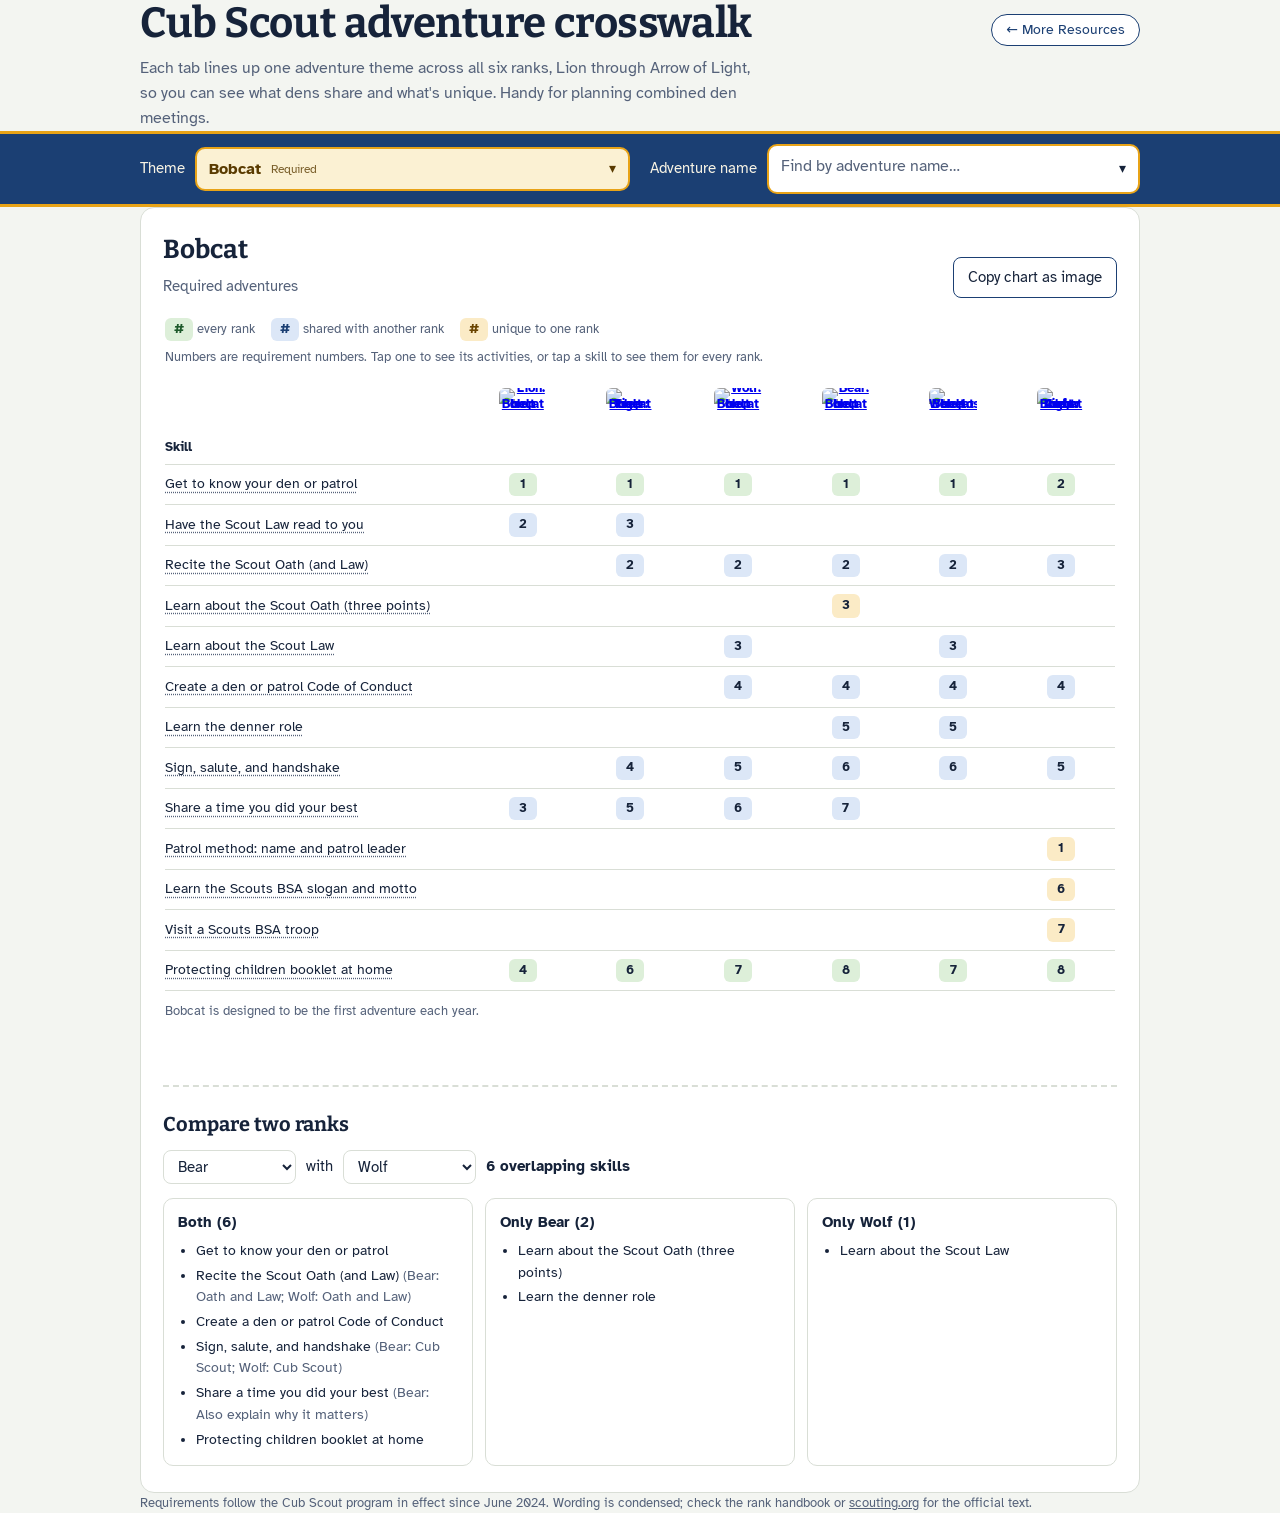
==== commit 1eab6ebb: "Crosswalk: rename dropdown to Theme and add Adventure name dropdown The second dropdown lists advent" ====
--- a/adventure-crosswalk/index.html
+++ b/adventure-crosswalk/index.html
@@ -18,9 +18,14 @@
   <h1>Cub Scout adventure crosswalk</h1>
   <p class="lede">Each tab lines up one adventure theme across all six ranks, Lion through Arrow of Light, so you can see what dens share and what's unique. Handy for planning combined den meetings.</p>
 </header>
-<nav class="strap" aria-label="Choose an adventure"><div class="pickwrap"><span class="picklabel" id="pickLabel">Adventure</span>
-  <div class="picker"><button type="button" id="pickBtn" aria-haspopup="listbox" aria-expanded="false" aria-controls="pickList" aria-labelledby="pickLabel pickCur"><span id="pickCur"></span><span class="tag" id="pickTag"></span><span class="chev" aria-hidden="true">&#9662;</span></button>
-  <ul id="pickList" role="listbox" tabindex="-1" aria-labelledby="pickLabel" hidden></ul></div></div></nav>
+<nav class="strap" aria-label="Choose an adventure theme"><div class="pickwrap">
+  <div class="pickgroup"><span class="picklabel" id="pickLabel">Theme</span>
+    <div class="picker"><button type="button" id="pickBtn" aria-haspopup="listbox" aria-expanded="false" aria-controls="pickList" aria-labelledby="pickLabel pickCur"><span id="pickCur"></span><span class="tag" id="pickTag"></span><span class="chev" aria-hidden="true">&#9662;</span></button>
+    <ul id="pickList" class="plist" role="listbox" tabindex="-1" aria-labelledby="pickLabel" hidden></ul></div></div>
+  <div class="pickgroup"><span class="picklabel" id="advLabel">Adventure name</span>
+    <div class="picker"><button type="button" id="advBtn" aria-haspopup="listbox" aria-expanded="false" aria-controls="advList" aria-labelledby="advLabel advCur"><span id="advCur" class="ph"></span><span class="tag" id="advTag"></span><span class="chev" aria-hidden="true">&#9662;</span></button>
+    <ul id="advList" class="plist" role="listbox" tabindex="-1" aria-labelledby="advLabel" hidden></ul></div></div>
+</div></nav>
 <main class="wrap">
   <section class="panel" role="region" id="panel" aria-live="polite">
     <div class="ph">
@@ -29,6 +34,7 @@
     </div>
     <div class="cap" id="cap">
       <p class="cap-title" id="capTitle"></p>
+      <p class="notebox" id="themeNote" hidden></p>
       <div class="legend">
         <span><span class="c al">#</span> every rank</span>
         <span><span class="c sh">#</span> shared with another rank</span>
@@ -59,6 +65,7 @@
 <script src="data/loops.js"></script>
 <script src="data/themes.js"></script>
 <script src="activities.js"></script>
+<script src="data/range-requirements.js"></script>
 <script src="crosswalk.js"></script>
 </body>
 </html>
--- a/adventure-crosswalk/crosswalk.css
+++ b/adventure-crosswalk/crosswalk.css
@@ -53,6 +53,8 @@
 button.rowname:hover{text-decoration-style:solid;text-decoration-color:var(--strap)}
 button.rowname[aria-expanded="true"]{font-weight:700}
 button.c{border:0;font-family:inherit;cursor:pointer;color:inherit}
+.loopset{display:flex;flex-wrap:wrap;gap:4px;justify-content:center}
+.loopset.multi .loopimg img{width:32px}
 .loopimg{display:inline-block;line-height:0;border-radius:6px}
 .loopimg img{width:48px;height:auto;border-radius:6px;display:block;margin:0 auto 4px}
 .loopimg:hover img{outline:2px solid var(--strap)}
@@ -117,21 +119,26 @@
 footer a{color:inherit}
 @media (max-width:560px){header{padding-top:18px}.back{position:static;display:inline-block;margin-bottom:12px}.panel{padding:16px 14px 20px}h2{font-size:22px}}
 
-.strap .pickwrap{display:flex;align-items:center;gap:10px;max-width:1040px;margin:0 auto;padding:10px 20px}
+.strap .pickwrap{display:flex;flex-wrap:wrap;align-items:center;gap:8px 20px;max-width:1040px;margin:0 auto;padding:10px 20px}
+.pickgroup{display:flex;align-items:center;gap:10px;flex:1 1 320px;min-width:0}
 .picklabel{color:var(--strap-ink);font-size:15px;white-space:nowrap}
 .picker{position:relative;flex:1;max-width:460px}
 .picker button{width:100%;display:flex;align-items:center;justify-content:space-between;gap:10px;font:inherit;font-size:16px;font-weight:700;text-align:left;color:var(--ink);background:var(--panel);border:2px solid var(--gold);border-radius:10px;padding:8px 12px;cursor:pointer}
 .picker button.req{background:var(--req-bg);color:var(--req-ink)}
+.picker button .ph{font-weight:400;color:var(--muted)}
 .picker button .chev{margin-left:auto;font-size:14px}
 .tag{font-size:12px;font-weight:400;opacity:.8;white-space:nowrap}
-#pickList{position:absolute;left:0;right:0;top:calc(100% + 6px);z-index:20;margin:0;padding:6px;list-style:none;display:block;max-height:min(70vh,520px);overflow-y:auto;background:var(--panel);color:var(--ink);border:2px solid var(--strap);border-radius:10px;box-shadow:0 8px 24px rgba(0,0,0,.25)}
-#pickList[hidden]{display:none}
-#pickList:focus{outline:none}
-#pickList .grp{font-size:12px;text-transform:uppercase;letter-spacing:.06em;color:var(--muted);padding:8px 10px 2px}
-#pickList .opt{display:flex;justify-content:space-between;align-items:center;gap:10px;padding:8px 10px;border-radius:8px;cursor:pointer;font-size:16px;margin:2px 0}
-#pickList .opt.req{background:var(--req-bg);color:var(--req-ink)}
-#pickList .opt.active{box-shadow:inset 0 0 0 2px var(--strap)}
-#pickList .opt[aria-selected="true"]{font-weight:700}
-#pickList .opt[aria-selected="true"]::before{content:"\2713";margin-right:6px}
-#pickList .opt span:first-child{flex:1}
-@media (max-width:560px){.picklabel{display:none}}
+.plist{position:absolute;left:0;right:0;top:calc(100% + 6px);z-index:20;margin:0;padding:6px;list-style:none;display:block;max-height:min(70vh,520px);overflow-y:auto;background:var(--panel);color:var(--ink);border:2px solid var(--strap);border-radius:10px;box-shadow:0 8px 24px rgba(0,0,0,.25)}
+.plist[hidden]{display:none}
+.plist:focus{outline:none}
+.plist .grp{font-size:12px;text-transform:uppercase;letter-spacing:.06em;color:var(--muted);padding:8px 10px 2px}
+.plist .grp small{display:block;text-transform:none;letter-spacing:0;font-size:12px;font-style:italic;margin-top:1px}
+.notebox{margin:0 0 12px;padding:8px 12px;border-left:5px solid var(--gold);background:var(--req-bg);color:var(--req-ink);border-radius:0 8px 8px 0;font-size:14px}
+.notebox[hidden]{display:none}
+.plist .opt{display:flex;justify-content:space-between;align-items:center;gap:10px;padding:8px 10px;border-radius:8px;cursor:pointer;font-size:16px;margin:2px 0}
+.plist .opt.req{background:var(--req-bg);color:var(--req-ink)}
+.plist .opt.active{box-shadow:inset 0 0 0 2px var(--strap)}
+.plist .opt[aria-selected="true"]{font-weight:700}
+.plist .opt[aria-selected="true"]::before{content:"\2713";margin-right:6px}
+.plist .opt span:first-child{flex:1}
+@media (max-width:560px){.picklabel{display:none}.strap{position:static}}
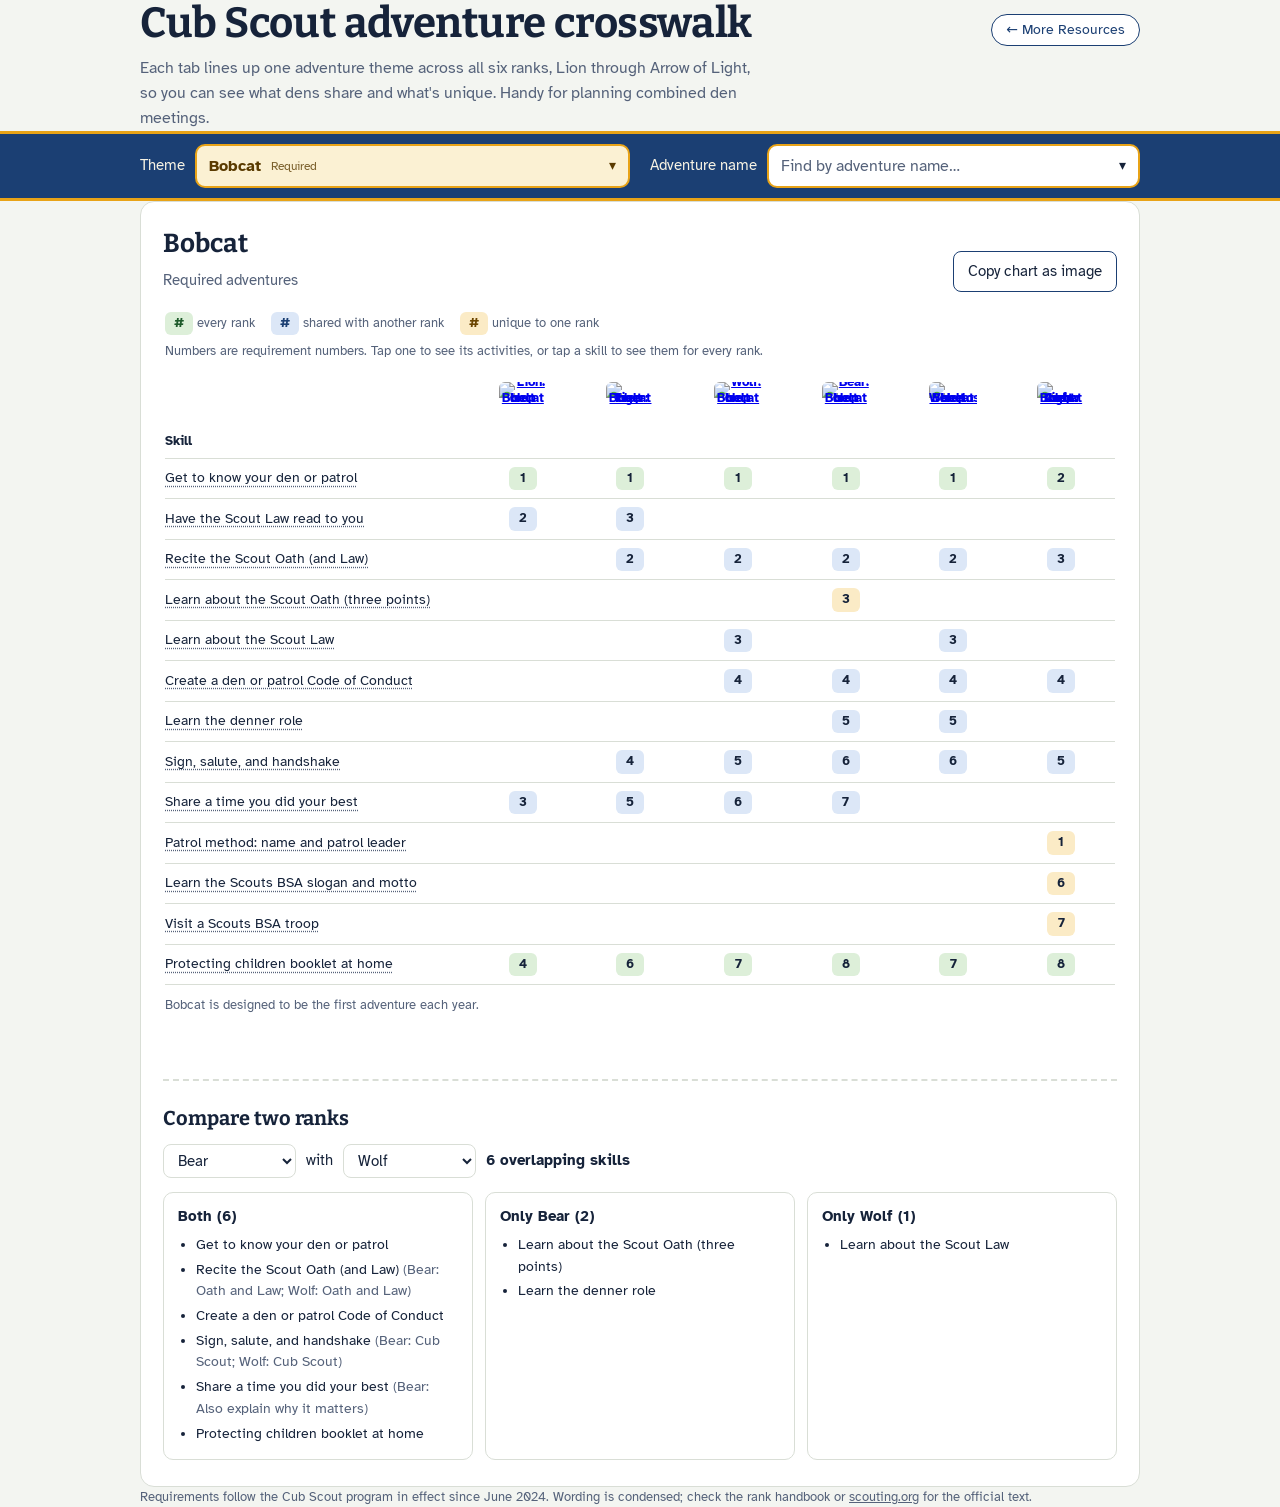
==== commit 8ae135f0: "Crosswalk: fix placeholder class clash and add cache-busting query strings Co-Authored-By: Claude So" ====
--- a/adventure-crosswalk/index.html
+++ b/adventure-crosswalk/index.html
@@ -10,7 +10,7 @@
 <link rel="preconnect" href="https://fonts.googleapis.com">
 <link rel="preconnect" href="https://fonts.gstatic.com" crossorigin>
 <link href="https://fonts.googleapis.com/css2?family=Bitter:wght@500;700&family=Atkinson+Hyperlegible:wght@400;700&display=swap" rel="stylesheet">
-<link rel="stylesheet" href="crosswalk.css">
+<link rel="stylesheet" href="crosswalk.css?v=2">
 </head>
 <body>
 <header class="wrap">
@@ -23,7 +23,7 @@
     <div class="picker"><button type="button" id="pickBtn" aria-haspopup="listbox" aria-expanded="false" aria-controls="pickList" aria-labelledby="pickLabel pickCur"><span id="pickCur"></span><span class="tag" id="pickTag"></span><span class="chev" aria-hidden="true">&#9662;</span></button>
     <ul id="pickList" class="plist" role="listbox" tabindex="-1" aria-labelledby="pickLabel" hidden></ul></div></div>
   <div class="pickgroup"><span class="picklabel" id="advLabel">Adventure name</span>
-    <div class="picker"><button type="button" id="advBtn" aria-haspopup="listbox" aria-expanded="false" aria-controls="advList" aria-labelledby="advLabel advCur"><span id="advCur" class="ph"></span><span class="tag" id="advTag"></span><span class="chev" aria-hidden="true">&#9662;</span></button>
+    <div class="picker"><button type="button" id="advBtn" aria-haspopup="listbox" aria-expanded="false" aria-controls="advList" aria-labelledby="advLabel advCur"><span id="advCur" class="blank"></span><span class="tag" id="advTag"></span><span class="chev" aria-hidden="true">&#9662;</span></button>
     <ul id="advList" class="plist" role="listbox" tabindex="-1" aria-labelledby="advLabel" hidden></ul></div></div>
 </div></nav>
 <main class="wrap">
@@ -66,6 +66,6 @@
 <script src="data/themes.js"></script>
 <script src="activities.js"></script>
 <script src="data/range-requirements.js"></script>
-<script src="crosswalk.js"></script>
+<script src="crosswalk.js?v=2"></script>
 </body>
 </html>
--- a/adventure-crosswalk/crosswalk.css
+++ b/adventure-crosswalk/crosswalk.css
@@ -125,7 +125,7 @@
 .picker{position:relative;flex:1;max-width:460px}
 .picker button{width:100%;display:flex;align-items:center;justify-content:space-between;gap:10px;font:inherit;font-size:16px;font-weight:700;text-align:left;color:var(--ink);background:var(--panel);border:2px solid var(--gold);border-radius:10px;padding:8px 12px;cursor:pointer}
 .picker button.req{background:var(--req-bg);color:var(--req-ink)}
-.picker button .ph{font-weight:400;color:var(--muted)}
+.picker button .blank{font-weight:400;color:var(--muted)}
 .picker button .chev{margin-left:auto;font-size:14px}
 .tag{font-size:12px;font-weight:400;opacity:.8;white-space:nowrap}
 .plist{position:absolute;left:0;right:0;top:calc(100% + 6px);z-index:20;margin:0;padding:6px;list-style:none;display:block;max-height:min(70vh,520px);overflow-y:auto;background:var(--panel);color:var(--ink);border:2px solid var(--strap);border-radius:10px;box-shadow:0 8px 24px rgba(0,0,0,.25)}
